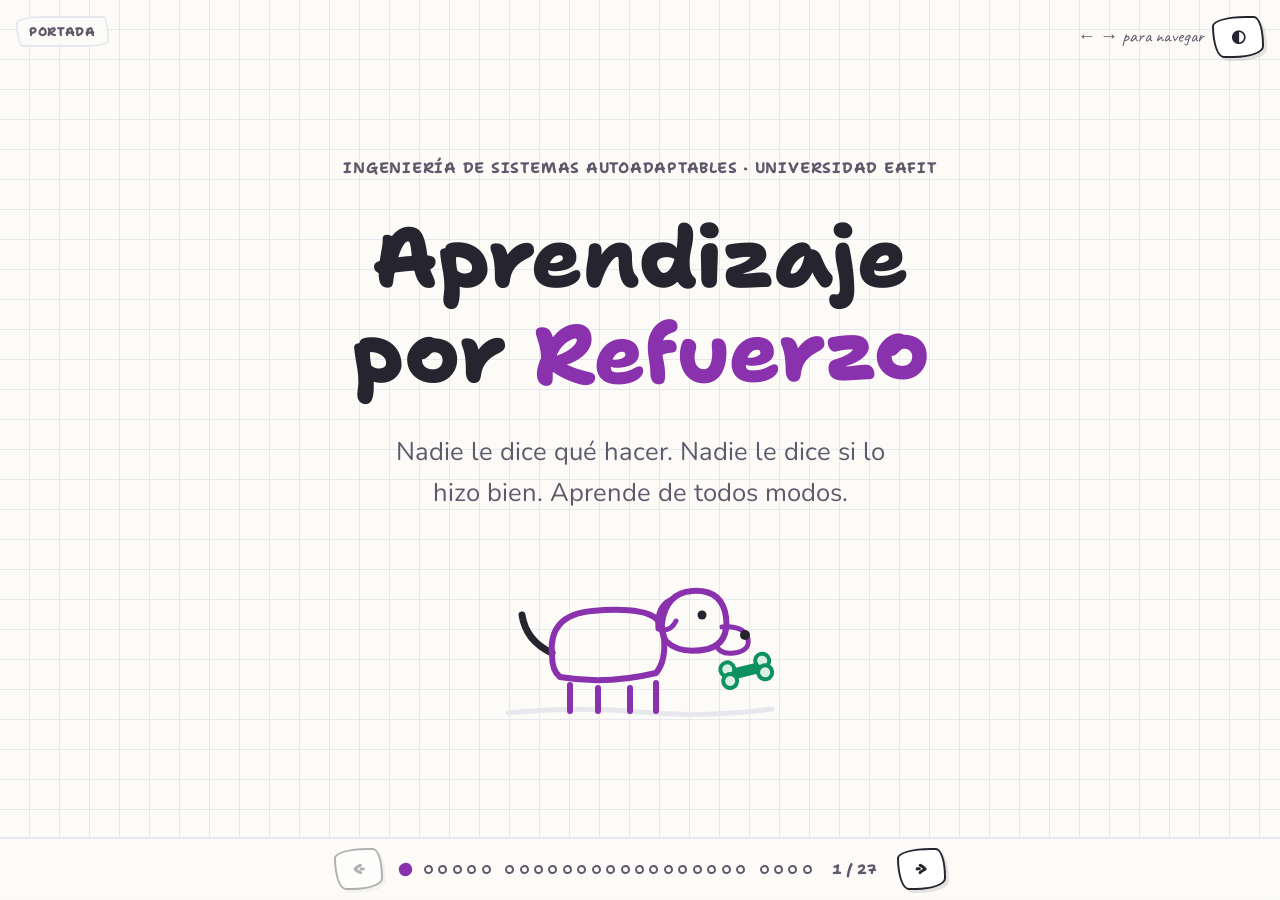
==== presentacion/index.html @ 73b9a115 "Agregar la presentación de Aprendizaje por Refuerzo Presentación web navegable (27 láminas, 3 moment" ====
<!doctype html>
<html lang="es" data-theme="light">
<head>
<meta charset="utf-8">
<meta name="viewport" content="width=device-width, initial-scale=1">
<title>Aprendizaje por Refuerzo</title>
<link rel="preconnect" href="https://fonts.googleapis.com">
<link rel="preconnect" href="https://fonts.gstatic.com" crossorigin>
<link rel="stylesheet" href="https://fonts.googleapis.com/css2?family=Caveat:wght@500;700&family=Nunito:ital,wght@0,400;0,700;0,900;1,600&family=Shantell+Sans:ital,wght@0,500;0,700;0,800;1,700&display=swap">
<link rel="stylesheet" href="sistema.css">
</head>
<body>

<script>
/* El visor de Artifacts envuelve esta página en su propio <html> (el
   data-theme="light" de la etiqueta <html> de arriba no es el elemento raíz
   real ahí, así que no sirve por sí solo) Y ADEMÁS, tras cargar, le hace un
   postMessage a la ventana padre preguntando el tema del cliente de Claude
   y REESCRIBE data-theme con la respuesta — de forma asíncrona, después de
   que cualquier script nuestro ya haya corrido una sola vez. Por eso fijar
   el valor una sola vez al cargar no basta: minutos o milisegundos después
   el visor lo pisa con "dark" si el cliente del usuario está en oscuro.
   Solución: vigilar el atributo y devolverlo a claro cada vez que alguien
   más lo cambie, hasta que la propia persona haga clic en el botón ◐ — a
   partir de ahí se respeta su elección y se deja de vigilar. */
(function () {
  var raiz = document.documentElement;
  var manual = false;

  function forzarClaro() {
    if (!manual && raiz.dataset.theme !== 'light') raiz.dataset.theme = 'light';
  }

  forzarClaro();
  new MutationObserver(forzarClaro).observe(raiz, { attributes: true, attributeFilter: ['data-theme'] });

  addEventListener('DOMContentLoaded', function () {
    document.getElementById('tema').addEventListener('click', function () {
      manual = true;
      var esOscuro = raiz.dataset.theme === 'dark';
      raiz.dataset.theme = esOscuro ? 'light' : 'dark';
    });
  });
})();
</script>

<div class="momento-actual" id="momentoActual">Portada</div>

<div class="pista">
  <span class="anotacion">← → para navegar</span>
  <button class="boton" id="tema" type="button" aria-label="Cambiar entre modo claro y oscuro">◐</button>
</div>

<div class="escenario" id="escenario">

<!-- ══════════ PORTADA ══════════ -->
<section class="lamina portada activa" data-momento="0" aria-label="Portada">
  <div class="lienzo">
    <p class="creditos">Ingeniería de Sistemas Autoadaptables · Universidad EAFIT</p>
    <h1>Aprendizaje<br>por <span class="destaca">Refuerzo</span></h1>
    <p class="subtitulo">Nadie le dice qué hacer. Nadie le dice si lo hizo bien. Aprende de todos modos.</p>
    <div class="diagrama" style="max-width:min(300px, 42vw, 34vh);margin-inline:auto">
      <svg viewBox="0 0 300 190" role="img" aria-label="Un perro dibujado a mano junto a un premio">
        <path class="trazo" d="M18 168 q 70 -7 132 -1 t 132 -3" stroke="var(--rejilla)" stroke-width="5"/>
        <g class="menea">
          <path class="trazo" d="M62 108 q -26 -12 -30 -38" stroke="var(--tinta)" stroke-width="7"/>
        </g>
        <path class="trazo" d="M62 110 q -4 -40 40 -44 q 46 -4 62 6 q 8 4 10 22 q 2 22 -8 34 q -50 12 -96 4 q -8 -6 -8 -22 z"
              fill="var(--morado-lav)" stroke="var(--morado)" stroke-width="6"/>
        <path class="trazo" d="M80 140 v 26 M108 143 v 23 M140 143 v 23 M166 138 v 28" stroke="var(--morado)" stroke-width="6"/>
        <path class="trazo" d="M172 78 q 4 -30 30 -32 q 30 -2 34 26 q 3 26 -18 32 q -28 6 -42 -8 q -5 -8 -4 -18 z"
              fill="var(--morado-lav)" stroke="var(--morado)" stroke-width="6"/>
        <path class="trazo" d="M182 54 q -16 6 -14 30 q 12 4 18 -8" fill="var(--morado)" stroke="var(--morado)" stroke-width="5"/>
        <path class="trazo" d="M232 82 q 22 -2 26 12 q 2 12 -14 14 q -14 2 -18 -8" fill="var(--papel-alto)" stroke="var(--morado)" stroke-width="5"/>
        <circle cx="255" cy="90" r="5" fill="var(--tinta)"/>
        <circle cx="212" cy="70" r="4.5" fill="var(--tinta)"/>
        <!-- El hueso va justo delante del hocico (el perro mira a la derecha),
             no bajo la cola. Centrado en ~(256,126), el morro está en (255,90). -->
        <g transform="translate(230,120) rotate(-14)">
          <path class="trazo" d="M6 12 h 34" stroke="var(--verde)" stroke-width="11"/>
          <circle cx="6"  cy="6"  r="7" fill="var(--verde-lav)" stroke="var(--verde)" stroke-width="4"/>
          <circle cx="6"  cy="18" r="7" fill="var(--verde-lav)" stroke="var(--verde)" stroke-width="4"/>
          <circle cx="42" cy="6"  r="7" fill="var(--verde-lav)" stroke="var(--verde)" stroke-width="4"/>
          <circle cx="42" cy="18" r="7" fill="var(--verde-lav)" stroke="var(--verde)" stroke-width="4"/>
        </g>
      </svg>
    </div>
  </div>
</section>

<!-- ══════════ MOMENTO 1 ══════════ -->
<section class="lamina divisor" data-momento="1" aria-label="Momento 1">
  <div class="lienzo">
    <span class="numero">1</span>
    <h2>Tres formas<br>de aprender</h2>
    <p class="lema">Empezamos por dos que quizás ya conozcas —supervisado y no supervisado— y una tercera que seguramente no: el refuerzo. Verlas juntas es la forma más rápida de entender qué tiene de distinto.</p>
  </div>
</section>

<section class="lamina" data-momento="1" aria-label="Los tres tipos de aprendizaje">
  <div class="lienzo lienzo--ancho">
    <h2 class="titulo-lamina">Tres formas de aprender
      <span class="sub">Cada familia responde a una pregunta distinta. Puede que las dos primeras ya te suenen — la tercera es la protagonista de hoy.</span>
    </h2>
    <div class="tres">
      <article class="caja" data-color="azul" style="color:var(--azul)">
        <svg class="icono" viewBox="0 0 120 76" role="img" aria-label="Puntos etiquetados y una marca de acierto">
          <path class="trazo" d="M14 60 q 40 -46 92 -44" stroke="var(--azul)" stroke-width="4.5"/>
          <circle cx="30" cy="30" r="8" fill="var(--azul)"/>
          <circle cx="52" cy="20" r="8" fill="var(--azul)"/>
          <circle cx="42" cy="58" r="8" fill="none" stroke="var(--azul)" stroke-width="4"/>
          <circle cx="76" cy="56" r="8" fill="none" stroke="var(--azul)" stroke-width="4"/>
          <path class="trazo" d="M92 22 l 7 8 l 14 -17" stroke="var(--verde)" stroke-width="5"/>
        </svg>
        <span class="etiqueta">Supervisado</span>
        <h3>Con respuestas</h3>
        <p>Miles de ejemplos <em>ya resueltos</em>. El modelo aprende a reproducir la etiqueta correcta.</p>
        <p class="pregunta">«¿Qué es esto?»</p>
      </article>

      <article class="caja caja--b" data-color="naranja" style="color:var(--naranja)">
        <svg class="icono" viewBox="0 0 120 76" role="img" aria-label="Dos grupos de puntos rodeados">
          <path class="trazo" d="M12 34 q 4 -22 24 -20 q 20 2 18 22 q -2 18 -22 18 q -22 0 -20 -20 z" stroke="var(--naranja)" stroke-width="4.5"/>
          <path class="trazo" d="M66 46 q 2 -26 24 -24 q 22 2 20 22 q -2 18 -22 18 q -24 0 -22 -16 z" stroke="var(--naranja)" stroke-width="4.5"/>
          <circle cx="26" cy="30" r="5.5" fill="var(--naranja)"/>
          <circle cx="40" cy="38" r="5.5" fill="var(--naranja)"/>
          <circle cx="32" cy="44" r="5.5" fill="var(--naranja)"/>
          <circle cx="82" cy="42" r="5.5" fill="var(--naranja)"/>
          <circle cx="94" cy="50" r="5.5" fill="var(--naranja)"/>
          <circle cx="86" cy="56" r="5.5" fill="var(--naranja)"/>
        </svg>
        <span class="etiqueta">No supervisado</span>
        <h3>Sin respuestas</h3>
        <p>Solo datos, ninguna etiqueta. Busca por su cuenta <em>qué se parece a qué</em>.</p>
        <p class="pregunta">«¿Qué hay aquí dentro?»</p>
      </article>

      <article class="caja caja--c" data-color="morado" style="color:var(--morado)">
        <svg class="icono" viewBox="0 0 120 76" role="img" aria-label="Un rastro que avanza hacia una estrella">
          <path class="trazo flujo" d="M10 64 q 24 6 36 -12 q 12 -18 32 -10" stroke="var(--morado)" stroke-width="4.5"/>
          <circle cx="10" cy="64" r="6" fill="var(--morado)"/>
          <circle cx="46" cy="52" r="5" fill="var(--morado)" opacity=".55"/>
          <circle cx="78" cy="42" r="5" fill="var(--morado)" opacity=".8"/>
          <path d="M99 6 l 4.5 10.5 l 11.5 1 l -8.7 7.8 l 2.6 11.3 l -9.9 -6.1 l -9.9 6.1 l 2.6 -11.3 l -8.7 -7.8 l 11.5 -1 z"
                fill="var(--amarillo)" stroke="var(--tinta)" stroke-width="2.5" stroke-linejoin="round"/>
        </svg>
        <span class="etiqueta">Por refuerzo</span>
        <h3>Con consecuencias</h3>
        <p>Nadie da la respuesta. Prueba, recibe premio o castigo, y <em>ajusta su conducta</em>.</p>
        <p class="pregunta">«¿Qué me conviene hacer?»</p>
      </article>
    </div>
  </div>
</section>

<section class="lamina" data-momento="1" aria-label="Qué comparten el aprendizaje supervisado y el no supervisado">
  <div class="lienzo lienzo--ancho">
    <h2 class="titulo-lamina">Los dos primeros se parecen más de lo que parece
      <span class="sub">Discuten sobre si hay etiquetas o no. Pero comparten tres supuestos de fondo, y el refuerzo rompe los tres.</span>
    </h2>
    <div class="dos">
      <article class="caja" data-color="azul">
        <span class="etiqueta" style="color:var(--azul)">Supervisado y no supervisado</span>
        <ul class="lista lista--azul">
          <li>Los datos <b>ya existen</b> y están quietos en una tabla.</li>
          <li>Acierte o falle, <b>ve exactamente los mismos datos después</b>: nada de lo que haga cambia lo que le toca ver.</li>
          <li><b>El orden da igual</b>: barajar el dataset no altera nada.</li>
        </ul>
      </article>
      <article class="caja caja--b" data-color="morado">
        <span class="etiqueta" style="color:var(--morado)">Por refuerzo</span>
        <ul class="lista">
          <li>El agente <b>fabrica sus propios datos</b> con cada decisión.</li>
          <li>Lo que hace hoy <b>determina qué verá mañana</b>.</li>
          <li><b>El orden lo es todo</b>: si mueves las decisiones de lugar, cambias lo que pasa después. No se pueden barajar como a una baraja de cartas.</li>
        </ul>
      </article>
    </div>
    <p class="anotacion" style="text-align:center">Por eso no es «un tercer algoritmo»: es otro tipo de problema.</p>
  </div>
</section>

<section class="lamina" data-momento="1" aria-label="Feedback instructivo frente a evaluativo">
  <div class="lienzo lienzo--ancho">
    <h2 class="titulo-lamina">La diferencia que lo cambia todo
      <span class="sub">No está en los datos, sino en el tipo de respuesta que recibe el que aprende: el supervisado y el no supervisado reciben una; el refuerzo, la otra.</span>
    </h2>
    <div class="dos">
      <article class="caja" data-color="azul">
        <span class="etiqueta" style="color:var(--azul)">Instructivo</span>
        <h3>«La respuesta era: gato»</h3>
        <p>Así aprenden el <b>supervisado</b> y el <b>no supervisado</b>: te dicen qué debías haber hecho, sin importar lo que hiciste. La corrección viene ya resuelta.</p>
        <p class="pregunta" style="color:var(--azul)">No hace falta probar nada más.</p>
      </article>
      <article class="caja caja--b" data-color="morado">
        <span class="etiqueta" style="color:var(--morado)">Evaluativo</span>
        <h3>«Eso valió 3 puntos»</h3>
        <p>Así aprende el <b>refuerzo</b>: te puntúan lo que hiciste, y callan sobre si existía algo mejor. Solo juzga, no enseña.</p>
        <p class="pregunta" style="color:var(--morado)">¿Habrá algo que valga 10?</p>
      </article>
    </div>
    <div class="caja" data-color="amarillo" style="transform:rotate(-.3deg)">
      <p><span class="resalta">La única forma de averiguarlo es probarlo.</span> Por eso la exploración no es un truco que alguien añadió al algoritmo: es la consecuencia inevitable de recibir notas en vez de respuestas. Volveremos a esto.</p>
    </div>
  </div>
</section>

<section class="lamina" data-momento="1" aria-label="El bucle entre agente y entorno">
  <div class="lienzo lienzo--ancho">
    <h2 class="titulo-lamina">Todo el Aprendizaje por Refuerzo cabe en este bucle
      <span class="sub">El agente actúa. El mundo responde. El agente aprende. Y vuelta a empezar — miles de veces.</span>
    </h2>
    <div class="diagrama">
      <svg viewBox="0 0 900 430" role="img" aria-label="El agente ejecuta una acción sobre el entorno, y el entorno le devuelve un nuevo estado y una recompensa">
        <defs>
          <marker id="pta-morado" viewBox="0 0 12 12" refX="9" refY="6" markerWidth="6" markerHeight="6" orient="auto-start-reverse">
            <path d="M1 1 L11 6 L1 11 z" fill="var(--morado)"/>
          </marker>
          <marker id="pta-azul" viewBox="0 0 12 12" refX="9" refY="6" markerWidth="6" markerHeight="6" orient="auto-start-reverse">
            <path d="M1 1 L11 6 L1 11 z" fill="var(--azul)"/>
          </marker>
        </defs>
        <text class="rotulo" x="450" y="56" text-anchor="middle" font-size="32" fill="var(--morado)">acción</text>
        <text class="rotulo-min" x="450" y="92" text-anchor="middle" font-size="26" fill="var(--tinta-suave)">«giro a la izquierda»</text>
        <path class="trazo flujo" d="M334 188 C 400 104, 500 104, 560 186"
              stroke="var(--morado)" stroke-width="6" marker-end="url(#pta-morado)"/>
        <g transform="rotate(-0.6 195 222)">
          <rect x="60" y="162" width="270" height="120" rx="26" fill="var(--morado-lav)" stroke="var(--morado)" stroke-width="6"/>
          <text class="rotulo" x="195" y="214" text-anchor="middle" font-size="40" fill="var(--tinta)">AGENTE</text>
          <text class="rotulo-min" x="195" y="250" text-anchor="middle" font-size="27" fill="var(--tinta-suave)">el que aprende</text>
        </g>
        <g transform="rotate(0.6 705 222)">
          <rect x="570" y="162" width="270" height="120" rx="26" fill="var(--azul-lav)" stroke="var(--azul)" stroke-width="6"/>
          <text class="rotulo" x="705" y="214" text-anchor="middle" font-size="40" fill="var(--tinta)">ENTORNO</text>
          <text class="rotulo-min" x="705" y="250" text-anchor="middle" font-size="27" fill="var(--tinta-suave)">el mundo</text>
        </g>
        <path class="trazo flujo" d="M566 256 C 500 340, 400 340, 340 258"
              stroke="var(--azul)" stroke-width="6" marker-end="url(#pta-azul)"/>
        <text class="rotulo" x="450" y="384" text-anchor="middle" font-size="32"><tspan fill="var(--azul)">nuevo estado</tspan><tspan fill="var(--tinta-suave)"> + </tspan><tspan fill="var(--verde)">recompensa</tspan></text>
        <text class="rotulo-min" x="450" y="418" text-anchor="middle" font-size="26" fill="var(--tinta-suave)">«dónde estoy · qué tal lo hice»</text>
      </svg>
    </div>
    <div class="cuatro">
      <article class="caja" data-color="azul"><h3 style="color:var(--azul)">Estado · s</h3><p>Lo que el agente ve del mundo ahora mismo.</p></article>
      <article class="caja caja--b" data-color="morado"><h3 style="color:var(--morado)">Acción · a</h3><p>Lo que puede hacer desde ese estado.</p></article>
      <article class="caja caja--c" data-color="verde"><h3 style="color:var(--verde)">Recompensa · r</h3><p>Un número. Ni explicación, ni instrucciones.</p></article>
      <article class="caja" data-color="amarillo"><h3 style="color:var(--amarillo)">Política · π</h3><p>Su forma de decidir: de estado a acción.</p></article>
    </div>
  </div>
</section>

<!-- ══════════ MOMENTO 2 ══════════ -->
<section class="lamina divisor" data-momento="2" aria-label="Momento 2">
  <div class="lienzo">
    <span class="numero">2</span>
    <h2>Por dentro</h2>
    <p class="lema">En el Momento 1 vimos <em>qué</em> es el bucle agente–entorno. Ahora vamos a <em>resolverlo</em>: cómo hace el agente para encontrar la mejor forma de decidir. Se llega en tres pasos encadenados.</p>
  </div>
</section>

<section class="lamina" data-momento="2" aria-label="Qué problema resuelve el aprendizaje por refuerzo">
  <div class="lienzo lienzo--ancho">
    <h2 class="titulo-lamina">¿Qué intenta resolver?
      <span class="sub">En una frase: <b>encontrar, por prueba y error, la mejor secuencia de decisiones para lograr un objetivo</b> — sin que nadie diga de antemano cuál es la decisión correcta en cada paso.</span>
    </h2>
    <p class="anotacion" style="text-align:center">Dicho así suena sencillo. Pero esconde <b>tres dificultades</b>, y todo lo que viene después no es más que la respuesta a cada una.</p>
    <div class="tres">
      <article class="caja" data-color="amarillo">
        <span class="etiqueta" style="color:var(--amarillo)">Dificultad 1</span>
        <h3>El resultado llega tarde</h3>
        <p>Pierdes la partida de ajedrez en la jugada 60, pero el error estuvo en la 12. Entre medias tomaste 48 decisiones más. <b>¿Cuál de todas fue la mala?</b></p>
        <p class="pregunta" style="color:var(--amarillo)">→ Habrá que medir el futuro, no solo el premio de ahora.</p>
      </article>
      <article class="caja caja--b" data-color="naranja">
        <span class="etiqueta" style="color:var(--naranja)">Dificultad 2</span>
        <h3>Nadie dice si había algo mejor</h3>
        <p>Solo le puntúan lo que hizo. Si se limita a repetir lo que ya le funciona, <b>nunca descubrirá que existía una opción superior.</b></p>
        <p class="pregunta" style="color:var(--naranja)">→ Habrá que obligarlo a probar de vez en cuando.</p>
      </article>
      <article class="caja caja--c" data-color="azul">
        <span class="etiqueta" style="color:var(--azul)">Dificultad 3</span>
        <h3>No conoce las reglas del mundo</h3>
        <p>Nadie le entrega un manual: no sabe a dónde lo llevará cada acción hasta que la prueba. <b>Tiene que deducirlo actuando.</b></p>
        <p class="pregunta" style="color:var(--azul)">→ Habrá que aprender jugando, sin manual.</p>
      </article>
    </div>
  </div>
</section>

<section class="lamina" data-momento="2" aria-label="El plan del momento 2">
  <div class="lienzo lienzo--ancho">
    <h2 class="titulo-lamina">El plan: tres pasos
      <span class="sub">Todo lo que viene responde a una sola pregunta: <b>¿cómo encuentra el agente la mejor forma de decidir?</b> No se llega de un salto, sino en tres pasos que dependen uno del otro.</span>
    </h2>
    <div class="tres">
      <article class="caja" data-color="azul">
        <span class="etiqueta" style="color:var(--azul)">Paso 1</span>
        <h3>Escribir el mundo</h3>
        <p>Sin un lenguaje matemático para describir el problema, no hay nada que resolver. Aquí aparecen <b>Markov</b> y el <b>MDP</b>.</p>
      </article>
      <article class="caja caja--b" data-color="verde">
        <span class="etiqueta" style="color:var(--verde)">Paso 2</span>
        <h3>Medir qué es «bueno»</h3>
        <p>Para comparar dos formas de decidir hay que poder puntuarlas. Aquí aparecen el <b>retorno</b>, el <b>valor</b> y <b>Bellman</b>.</p>
      </article>
      <article class="caja caja--c" data-color="morado">
        <span class="etiqueta" style="color:var(--morado)">Paso 3</span>
        <h3>Encontrar la mejor</h3>
        <p>Ya se puede buscar. Dos caminos, según conozcas o no las reglas del mundo: <b>con mapa</b>, o <b>aprendiendo de la experiencia</b>.</p>
      </article>
    </div>
    <p class="anotacion" style="text-align:center">Cada lámina que sigue lleva marcado a qué paso pertenece.</p>
  </div>
</section>

<section class="lamina" data-momento="2" aria-label="La propiedad de Markov">
  <div class="lienzo lienzo--ancho">
    <h2 class="titulo-lamina">Paso 1 · La propiedad de Markov
      <span class="sub">Para resolver el problema hay que poder escribirlo. Obstáculo: si el futuro dependiera de <em>todo</em> lo ocurrido desde el principio, no habría forma de calcular nada. Esta suposición lo vuelve manejable.</span>
    </h2>
    <div class="caja" data-color="azul" style="transform:rotate(.25deg)">
      <p class="formula formula--peq">
        P(<span class="v-estado">s<sub>t+1</sub></span> | <span class="v-estado">s<sub>t</sub></span>)
        &nbsp;=&nbsp;
        P(<span class="v-estado">s<sub>t+1</sub></span> | <span class="v-estado">s<sub>1</sub></span>, <span class="v-estado">s<sub>2</sub></span>, …, <span class="v-estado">s<sub>t</sub></span>)
      </p>
    </div>
    <div class="dos">
      <article class="caja" data-color="azul">
        <h3 style="color:var(--azul)">Qué es cada símbolo</h3>
        <div class="leyenda">
          <div><b>P(…)</b><span>La probabilidad de que ocurra lo de dentro.</span></div>
          <div><b>|</b><span>«sabiendo que»: lo que va detrás es lo que ya conoces.</span></div>
          <div><b>s<sub>t</sub></b><span>El estado en el instante actual.</span></div>
          <div><b>s<sub>t+1</sub></b><span>El estado en el instante siguiente.</span></div>
          <div><b>s<sub>1</sub>…s<sub>t</sub></b><span>Toda la historia, del inicio hasta ahora.</span></div>
        </div>
      </article>
      <article class="caja caja--b" data-color="amarillo">
        <h3 style="color:var(--amarillo)">Qué dice la ecuación</h3>
        <p>Izquierda: probabilidad del siguiente estado <b>sabiendo solo el presente</b>. Derecha: la misma, <b>sabiendo toda la historia</b>. <span class="resalta">El «=» afirma que son idénticas</span> — el pasado no aporta nada que el presente no diga ya.</p>
      </article>
    </div>
  </div>
</section>

<section class="lamina" data-momento="2" aria-label="Markov en la práctica">
  <div class="lienzo lienzo--ancho">
    <h2 class="titulo-lamina">Paso 1 · Markov, en la práctica
      <span class="sub">Si los dos lados de la ecuación dan lo mismo, se cumple Markov y basta con el presente. Si dan distinto, falta información en el estado. La misma pelota sirve para los dos casos.</span>
    </h2>
    <div class="dos">
      <article class="caja" data-color="naranja">
        <h3 style="color:var(--naranja)">Los dos lados NO coinciden</h3>
        <p>El estado es <b>solo la posición</b> de una pelota en el aire. Con eso no puedes predecir dónde estará dentro de un segundo — pero viendo los instantes anteriores sí, porque deducirías hacia dónde iba.</p>
        <p class="pregunta" style="color:var(--naranja)">La historia sí aportaba: falla Markov.</p>
      </article>
      <article class="caja caja--b" data-color="verde">
        <h3 style="color:var(--verde)">Los dos lados coinciden</h3>
        <p>El estado es <b>posición y velocidad</b>. Ahora conocer toda la historia no te daría ni un dato más útil del que ya tienes en este instante.</p>
        <p class="pregunta" style="color:var(--verde)">Basta el presente: se cumple Markov.</p>
      </article>
    </div>
    <p class="anotacion" style="text-align:center">Por eso, al plantear un problema de refuerzo, la primera decisión es <b>qué meter dentro del estado</b>: si falta algo, el agente no podrá predecir ni aprender bien.</p>
  </div>
</section>

<section class="lamina" data-momento="2" aria-label="Cadena de Markov">
  <div class="lienzo lienzo--ancho">
    <h2 class="titulo-lamina">Paso 1 · Una cadena de Markov
      <span class="sub">¿Por qué hablamos de esto en una charla de refuerzo? Porque <b>el entorno del bucle es exactamente un mundo así</b>: cambia de estado con ciertas probabilidades. Esto es lo más simple que se puede construir aceptando Markov — y todavía nadie decide nada.</span>
    </h2>
    <div class="diagrama">
      <svg viewBox="0 0 900 400" role="img" aria-label="Cadena de Markov del clima: soleado se mantiene con 0.6 y pasa a nublado con 0.4; nublado se mantiene con 0.3 y pasa a lluvia con 0.7; de lluvia se vuelve a soleado con probabilidad 1">
        <defs>
          <marker id="pta-est" viewBox="0 0 12 12" refX="10" refY="6" markerWidth="6" markerHeight="6" orient="auto-start-reverse">
            <path d="M1 1 L11 6 L1 11 z" fill="var(--azul)"/>
          </marker>
        </defs>

        <!-- bucles propios, con las etiquetas por encima del arco (ápice y≈55) -->
        <text class="rotulo" x="150" y="30" text-anchor="middle" font-size="27" fill="var(--tinta-suave)">0.6</text>
        <path class="trazo" d="M112 118 C 92 34, 208 34, 188 118" stroke="var(--azul)" stroke-width="5" marker-end="url(#pta-est)"/>
        <text class="rotulo" x="450" y="30" text-anchor="middle" font-size="27" fill="var(--tinta-suave)">0.3</text>
        <path class="trazo" d="M412 118 C 392 34, 508 34, 488 118" stroke="var(--azul)" stroke-width="5" marker-end="url(#pta-est)"/>

        <!-- transiciones entre estados, rectas en el hueco -->
        <text class="rotulo" x="298" y="150" text-anchor="middle" font-size="27" fill="var(--tinta-suave)">0.4</text>
        <path class="trazo" d="M230 180 H 364" stroke="var(--azul)" stroke-width="5" marker-end="url(#pta-est)"/>
        <text class="rotulo" x="598" y="150" text-anchor="middle" font-size="27" fill="var(--tinta-suave)">0.7</text>
        <path class="trazo" d="M530 180 H 664" stroke="var(--azul)" stroke-width="5" marker-end="url(#pta-est)"/>

        <!-- estados -->
        <circle cx="150" cy="180" r="72" fill="var(--azul-lav)" stroke="var(--azul)" stroke-width="6"/>
        <text class="rotulo" x="150" y="190" text-anchor="middle" font-size="24" fill="var(--tinta)">SOLEADO</text>
        <circle cx="450" cy="180" r="72" fill="var(--azul-lav)" stroke="var(--azul)" stroke-width="6"/>
        <text class="rotulo" x="450" y="190" text-anchor="middle" font-size="24" fill="var(--tinta)">NUBLADO</text>
        <circle cx="750" cy="180" r="72" fill="var(--azul-lav)" stroke="var(--azul)" stroke-width="6"/>
        <text class="rotulo" x="750" y="190" text-anchor="middle" font-size="24" fill="var(--tinta)">LLUVIA</text>

        <!-- retorno, con la etiqueta por debajo del arco (ápice y≈325) -->
        <path class="trazo" d="M748 250 C 700 350, 200 350, 152 250" stroke="var(--azul)" stroke-width="5" marker-end="url(#pta-est)"/>
        <text class="rotulo" x="450" y="376" text-anchor="middle" font-size="27" fill="var(--tinta-suave)">1.0</text>
      </svg>
    </div>
    <p class="anotacion" style="text-align:center">Las salidas de cada estado suman 1. El mundo se mueve solo; nosotros solo miramos.</p>
  </div>
</section>

<section class="lamina" data-momento="2" aria-label="De cadena de Markov a proceso de decisión de Markov">
  <div class="lienzo lienzo--ancho">
    <h2 class="titulo-lamina">Paso 1 · De mirar a decidir
      <span class="sub">A esa cadena le faltan dos cosas para describir nuestro problema: <em>premios</em> y <em>decisiones</em>. Se añaden una por una, y al final tenemos el <b>proceso de decisión de Markov</b> — abreviado <b>MDP</b>.</span>
    </h2>
    <div class="tres">
      <article class="caja" data-color="azul">
        <span class="etiqueta" style="color:var(--azul)">Escalón 1</span>
        <h3>Cadena de Markov</h3>
        <p class="formula formula--peq" style="text-align:left">⟨ <span class="v-estado">S</span>, P ⟩</p>
        <p>Estados y transiciones. El mundo cambia solo. <b>Tú miras.</b></p>
      </article>
      <article class="caja caja--b" data-color="verde">
        <span class="etiqueta" style="color:var(--verde)">Escalón 2</span>
        <h3>Proceso de recompensa</h3>
        <p class="formula formula--peq" style="text-align:left">⟨ <span class="v-estado">S</span>, P, <span class="v-premio">R</span>, <span class="v-gamma">γ</span> ⟩</p>
        <p>Ahora además puntúa. <b>Tú sigues mirando</b>, pero ya sabes qué te conviene.</p>
      </article>
      <article class="caja caja--c" data-color="morado">
        <span class="etiqueta" style="color:var(--morado)">Escalón 3</span>
        <h3>Proceso de decisión (MDP)</h3>
        <p class="formula formula--peq" style="text-align:left">⟨ <span class="v-estado">S</span>, <span class="v-accion">A</span>, P, <span class="v-premio">R</span>, <span class="v-gamma">γ</span> ⟩</p>
        <p>Aparecen las acciones. <b>Ahora eliges tú</b>, y el mundo responde.</p>
      </article>
    </div>
    <div class="caja" data-color="amarillo" style="transform:rotate(-.3deg)">
      <p>Este último —el <b>MDP</b>— es la versión completa. En la próxima lámina vemos qué significa cada letra, y por qué esto es, literalmente, la definición de <b>Aprendizaje por Refuerzo</b> (o <i>Reinforcement Learning</i>, <b>RL</b> por sus siglas en inglés).</p>
    </div>
  </div>
</section>

<section class="lamina" data-momento="2" aria-label="Definición formal de Aprendizaje por Refuerzo">
  <div class="lienzo lienzo--ancho">
    <h2 class="titulo-lamina">Paso 1 completo · Ya podemos definirlo
      <span class="sub">Con el lenguaje ya construido, la definición de Aprendizaje por Refuerzo deja de ser abstracta. Cada letra del MDP tiene nombre.</span>
    </h2>
    <div class="leyenda">
      <div><b style="color:var(--azul)">S</b><span>Todos los estados posibles.</span></div>
      <div><b style="color:var(--morado)">A</b><span>Todas las acciones posibles.</span></div>
      <div><b style="color:var(--azul)">P</b><span>Las reglas del mundo: a qué estado lleva cada acción.</span></div>
      <div><b style="color:var(--verde)">R</b><span>La recompensa de cada paso.</span></div>
      <div><b style="color:var(--naranja)">γ</b><span>Cuánto le importa al agente el futuro.</span></div>
    </div>
    <div class="caja" data-color="morado" style="transform:rotate(-.2deg)">
      <p style="margin-bottom:.5em"><span class="resalta">Nada de esto es nuevo.</span> S, A, R y la política π ya aparecieron en el bucle del Momento 1, solo que sin nombre matemático. P y γ son lo que Markov añade: la certeza de que el presente basta, y una forma de pesar el futuro.</p>
      <p><b>Aprendizaje por Refuerzo</b> es encontrar la política óptima <b>π*</b> —la que consigue el mejor resultado posible— para un Proceso de Decisión de Markov, <b>aprendiendo de la experiencia</b> porque nadie entrega P ni R de antemano.</p>
    </div>
    <p class="anotacion" style="text-align:center">Paso 1 terminado: ya sabemos <b>qué</b> buscamos. El Paso 2 responde <b>cómo se mide</b>, y el Paso 3, <b>cómo se encuentra</b>.</p>
  </div>
</section>

<section class="lamina" data-momento="2" aria-label="El retorno y el factor de descuento">
  <div class="lienzo lienzo--ancho">
    <h2 class="titulo-lamina">Paso 2 · No maximizamos el premio: maximizamos el futuro
      <span class="sub">Para comparar dos políticas hay que puntuarlas. Lo primero: fijar qué maximiza el agente — no <span class="v-premio">r</span>, sino <b>G</b>.</span>
    </h2>
    <div class="caja" data-color="verde" style="transform:rotate(.25deg)">
      <p class="formula">
        <b>G<sub>t</sub></b> &nbsp;=&nbsp; <span class="v-premio">r<sub>t+1</sub></span>
        &nbsp;+&nbsp; <span class="v-gamma">γ</span> <span class="v-premio">r<sub>t+2</sub></span>
        &nbsp;+&nbsp; <span class="v-gamma">γ</span><sup>2</sup> <span class="v-premio">r<sub>t+3</sub></span>
        &nbsp;+&nbsp; …
      </p>
    </div>
    <div class="dos">
      <article class="caja" data-color="verde">
        <h3 style="color:var(--verde)">Qué es cada símbolo</h3>
        <div class="leyenda">
          <div><b>G<sub>t</sub></b><span>El retorno: todo lo que el agente ganará desde ahora.</span></div>
          <div><b>r<sub>t+1</sub>…</b><span>Cada recompensa que va llegando, paso a paso.</span></div>
          <div><b>γ</b><span>El descuento: entre 0 y 1, resta peso al futuro.</span></div>
          <div><b>γ<sup>2</sup>, γ<sup>3</sup></b><span>Cuanto más lejos, más veces se multiplica: pesa menos.</span></div>
        </div>
      </article>
      <article class="caja caja--b" data-color="amarillo">
        <h3 style="color:var(--amarillo)">Qué dice la ecuación</h3>
        <p><span class="resalta">Suma todo el premio venidero, pero descontando lo que tarda en llegar.</span> Un <b>G</b> alto significa «desde aquí, el futuro pinta bien». Como es el número que el agente intenta maximizar, <b>comparar dos políticas es comparar sus G</b>.</p>
      </article>
    </div>
  </div>
</section>

<section class="lamina" data-momento="2" aria-label="Por qué el futuro pesa menos">
  <div class="lienzo lienzo--ancho">
    <h2 class="titulo-lamina">Paso 2 · Por qué el futuro pesa menos
      <span class="sub">Cada vez que una recompensa se aleja un paso, se multiplica otra vez por <span class="v-gamma">γ</span>. Así se ve cuánto vale realmente un premio según lo que tarde en llegar.</span>
    </h2>
    <!-- Tipografía interna grande a propósito: al limitar la altura el SVG se
         escala a una fracción, y con fuentes pequeñas quedaba ilegible. -->
    <div class="diagrama" style="--tope-diagrama:28vh">
      <svg viewBox="0 0 900 300" role="img" aria-label="Con gamma 0.9 el peso de una recompensa cae de 1.00 en el paso siguiente a 0.35 once pasos después">
        <path class="trazo" d="M30 232 H 870" stroke="var(--rejilla)" stroke-width="5"/>
        <g fill="var(--naranja)">
          <rect x="45"  y="60"  width="110" height="170" rx="8"/>
          <rect x="185" y="92"  width="110" height="138" rx="8"/>
          <rect x="325" y="118" width="110" height="112" rx="8"/>
          <rect x="465" y="140" width="110" height="90"  rx="8"/>
          <rect x="605" y="157" width="110" height="73"  rx="8"/>
          <rect x="745" y="170" width="110" height="60"  rx="8"/>
        </g>
        <g class="rotulo" font-size="36" fill="var(--tinta)" text-anchor="middle">
          <text x="100" y="46">1.00</text>
          <text x="240" y="78">.81</text>
          <text x="380" y="104">.66</text>
          <text x="520" y="126">.53</text>
          <text x="660" y="143">.43</text>
          <text x="800" y="156">.35</text>
        </g>
        <g class="rotulo-min" font-size="34" fill="var(--tinta-suave)" text-anchor="middle">
          <text x="100" y="278">1</text>
          <text x="240" y="278">3</text>
          <text x="380" y="278">5</text>
          <text x="520" y="278">7</text>
          <text x="660" y="278">9</text>
          <text x="800" y="278">11</text>
        </g>
      </svg>
    </div>
    <p class="anotacion" style="text-align:center">Eje horizontal: dentro de cuántos pasos llega el premio. Altura: cuánto vale hoy, con <span class="v-gamma">γ</span> = 0.9.</p>
    <div class="dos">
      <article class="caja" data-color="naranja">
        <h3 style="color:var(--naranja)">γ cercano a 0</h3>
        <p>Solo cuenta el premio inmediato. El agente es <b>puro impulso</b>: nunca sacrificaría una pieza para ganar seis jugadas después.</p>
      </article>
      <article class="caja caja--b" data-color="verde">
        <h3 style="color:var(--verde)">γ cercano a 1</h3>
        <p>El futuro lejano casi pesa igual que el presente. El agente es <b>un estratega</b>: acepta perder ahora para ganar más tarde.</p>
      </article>
    </div>
  </div>
</section>

<section class="lamina" data-momento="2" aria-label="Política y funciones de valor">
  <div class="lienzo lienzo--ancho">
    <h2 class="titulo-lamina">Paso 2 · Las dos formas de medir «lo bueno»
      <span class="sub">El retorno <b>G</b> puntúa <em>una</em> partida concreta. Pero para aprender hace falta un número estable por estado y por acción — eso son <b>V</b> y <b>Q</b>, y es lo que los algoritmos guardan y mejoran.</span>
    </h2>
    <div class="tres">
      <article class="caja" data-color="amarillo">
        <h3 style="color:var(--amarillo)">π(a|s) · la política</h3>
        <p>Su forma de comportarse: qué acción tomar en cada estado. <b>Es lo que queremos aprender.</b></p>
      </article>
      <article class="caja caja--b" data-color="azul">
        <h3 style="color:var(--azul)">V(s) · valor del estado</h3>
        <p>Cuánto futuro promete <b>estar aquí</b>, si sigo comportándome como me comporto.</p>
      </article>
      <article class="caja caja--c" data-color="morado">
        <h3 style="color:var(--morado)">Q(s,a) · valor de la acción</h3>
        <p>Cuánto futuro promete <b>hacer esto concreto</b> desde aquí, y luego seguir igual.</p>
      </article>
    </div>
    <div class="caja" data-color="verde" style="transform:rotate(-.3deg)">
      <p><span class="resalta">Q parece un detalle técnico y es la clave práctica.</span> Con solo <span class="v-estado">V</span> no puedes actuar: sabrías qué estados son buenos, pero no a cuál te lleva cada acción — para eso necesitarías el mapa del mundo. Con <span class="v-accion">Q</span> decides sin mapa: miras las acciones desde tu estado y eliges la de mayor valor.</p>
      <p class="formula formula--peq" style="margin-top:.7em">π*(<span class="v-estado">s</span>) &nbsp;=&nbsp; arg max<sub style="font-size:.62em"><span class="v-accion">a</span></sub> &nbsp;Q*(<span class="v-estado">s</span>, <span class="v-accion">a</span>)</p>
      <p class="anotacion" style="text-align:center;margin-top:.35em">«arg max» = la acción <span class="v-accion">a</span> que hace ese valor más grande — no el valor en sí, sino cuál lo logra.</p>
    </div>
  </div>
</section>

<section class="lamina" data-momento="2" aria-label="La ecuación de Bellman">
  <div class="lienzo lienzo--ancho">
    <h2 class="titulo-lamina">Paso 2 completo · La ecuación de Bellman
      <span class="sub">Ya tenemos <b>V</b> y <b>Q</b>, pero ¿de dónde salen sus valores? De esta ecuación, que conecta el valor de un estado con el de los siguientes. Es el motor de todo el Paso 3.</span>
    </h2>
    <div class="caja" data-color="azul" style="transform:rotate(.25deg)">
      <p class="formula">
        <span class="v-estado">V*(s)</span> &nbsp;=&nbsp;
        max<sub style="font-size:.62em"><span class="v-accion">a</span></sub>
        &nbsp;[&nbsp; <span class="v-premio">r</span>
        &nbsp;+&nbsp; <span class="v-gamma">γ</span> · <span class="v-estado">V*(s′)</span> &nbsp;]
      </p>
    </div>
    <div class="dos">
      <article class="caja" data-color="azul">
        <h3 style="color:var(--azul)">Qué es cada símbolo</h3>
        <div class="leyenda">
          <div><b>V*(s)</b><span>Lo mejor a lo que puedo aspirar desde el estado <b>s</b>. El asterisco marca «lo óptimo».</span></div>
          <div><b>max<sub>a</sub></b><span>Me quedo con la mejor de mis acciones. No promedio: elijo.</span></div>
          <div><b>r</b><span>El premio inmediato, el que llega al instante.</span></div>
          <div><b>γ</b><span>Cuánto pesa el futuro frente a ese premio inmediato.</span></div>
          <div><b>V*(s′)</b><span>El valor del estado en el que acabo tras actuar.</span></div>
        </div>
      </article>
      <article class="caja caja--b" data-color="amarillo">
        <h3 style="color:var(--amarillo)">Qué dice la ecuación</h3>
        <p><span class="resalta">Lo que vale estar aquí es el mejor premio que puedo obtener ahora, más lo que valga el sitio al que eso me lleve.</span></p>
        <p style="margin-top:.45em">La intuición: para saber si una situación es buena <b>no hace falta imaginar la partida entera</b> — basta mirar un paso y confiar en el valor del siguiente. Y <b>V*</b> aparece a los dos lados: se define a sí misma, y eso es justo lo que permite calcularla poco a poco.</p>
      </article>
    </div>
  </div>
</section>

<section class="lamina" data-momento="2" aria-label="Programación dinámica">
  <div class="lienzo lienzo--ancho">
    <h2 class="titulo-lamina">Paso 3, primera vía · Con mapa
      <span class="sub">Con Bellman en la mano ya se puede buscar π*. Si además conoces las reglas del mundo (P y R), se resuelve sin jugar ni una partida, mediante <b>programación dinámica</b>: resolver un problema grande resolviendo antes sus partes pequeñas, sin repetir trabajo.</span>
    </h2>
    <div class="caja" data-color="azul" style="transform:rotate(-.25deg)">
      <p><b>Iteración de valor.</b> Empieza con <span class="v-estado">V</span> = 0 en todos los estados. Aplica Bellman a todos, una y otra vez, hasta que los números dejen de moverse. Está demostrado que convergen al óptimo.</p>
    </div>
    <div class="dos">
      <article class="caja" data-color="verde">
        <h3 style="color:var(--verde)">Lo que gana</h3>
        <ul class="lista lista--verde">
          <li>Converge a la solución <b>óptima garantizada</b>.</li>
          <li>No necesita jugar ni una sola partida.</li>
        </ul>
      </article>
      <article class="caja caja--b" data-color="naranja">
        <h3 style="color:var(--naranja)">Lo que cuesta</h3>
        <ul class="lista lista--naranja">
          <li>Exige <b>conocer P y R</b>: el manual completo del mundo. Casi nunca lo tienes.</li>
          <li>Recorre <b>todos</b> los estados en cada pasada. El ajedrez tiene más posiciones que átomos hay en la Tierra.</li>
        </ul>
      </article>
    </div>
    <p class="anotacion" style="text-align:center">Es la base teórica de todo lo demás — y por eso mismo, rara vez la herramienta final.</p>
  </div>
</section>

<section class="lamina" data-momento="2" aria-label="Aprender de la experiencia">
  <div class="lienzo lienzo--ancho">
    <h2 class="titulo-lamina">Paso 3, segunda vía · Sin mapa
      <span class="sub">Pero casi nunca tienes P y R — era el tercer problema del principio. La única salida: jugar, observar y corregir. Dos maneras de hacerlo.</span>
    </h2>
    <div class="dos">
      <article class="caja" data-color="naranja">
        <span class="etiqueta" style="color:var(--naranja)">Monte Carlo</span>
        <h3>Esperar al final</h3>
        <p>El nombre viene del casino: como en una apuesta, <b>juegas el episodio completo</b> y usas el retorno que realmente ocurrió — es lo que pasó, sin suposiciones.</p>
        <p class="pregunta" style="color:var(--naranja)">Certero, pero lento y muy variable.</p>
      </article>
      <article class="caja caja--b" data-color="verde">
        <span class="etiqueta" style="color:var(--verde)">Diferencias temporales (TD)</span>
        <h3>Corregir en cada paso</h3>
        <p>No esperes al final: das un paso y <b>comparas lo que esperabas con lo que ocurrió</b> — esa diferencia entre instantes le da el nombre.</p>
        <p class="pregunta" style="color:var(--verde)">Aprende sobre la marcha.</p>
      </article>
    </div>
    <p class="anotacion" style="text-align:center">De estas dos ideas sale el algoritmo más conocido del área — y es el que vemos ahora.</p>
  </div>
</section>

<section class="lamina" data-momento="2" aria-label="Q-learning">
  <div class="lienzo lienzo--ancho">
    <h2 class="titulo-lamina">Paso 3 · Q-learning
      <span class="sub">Las diferencias temporales aplicadas a <b>Q</b>, el valor de cada acción. Es el algoritmo que permite alcanzar π* <em>sin conocer nunca</em> las reglas del mundo — por eso es el más usado.</span>
    </h2>
    <div class="caja" data-color="morado" style="transform:rotate(.2deg)">
      <p class="formula formula--peq">
        <span class="v-accion">Q(s,a)</span> &nbsp;←&nbsp; <span class="v-accion">Q(s,a)</span>
        &nbsp;+&nbsp; α [ <span class="v-premio">r</span>
        &nbsp;+&nbsp; <span class="v-gamma">γ</span> max<sub style="font-size:.62em">a′</sub> <span class="v-accion">Q(s′,a′)</span>
        &nbsp;−&nbsp; <span class="v-accion">Q(s,a)</span> ]
      </p>
    </div>
    <div class="dos">
      <article class="caja" data-color="morado">
        <h3 style="color:var(--morado)">Qué es cada símbolo</h3>
        <div class="leyenda">
          <div><b>Q(s,a)</b><span>Lo que el agente <em>cree</em> que vale hacer la acción <b>a</b> en el estado <b>s</b>. La flecha <b>←</b> significa «pasa a valer».</span></div>
          <div><b>α</b><span>Cuánto se fía de cada experiencia nueva (entre 0 y 1).</span></div>
          <div><b>r</b><span>La recompensa que acaba de recibir de verdad.</span></div>
          <div><b>s′</b><span>El estado al que fue a parar tras la acción.</span></div>
          <div><b>max Q(s′,a′)</b><span>Lo mejor que podrá lograr desde ese nuevo estado.</span></div>
        </div>
      </article>
      <article class="caja caja--b" data-color="amarillo">
        <h3 style="color:var(--amarillo)">Qué dice la ecuación</h3>
        <p><span class="resalta">Corrige tu estimación un poco hacia lo que acabas de vivir.</span></p>
        <p style="margin-top:.45em">El corchete es la <b>sorpresa</b>: lo que la experiencia sugiere que valía (<span class="v-premio">r</span> más lo que promete el estado siguiente) menos lo que creías. Si es cero, ya acertabas. Ese corchete es el <b>error de TD</b>, y α decide qué fracción se corrige.</p>
      </article>
    </div>
  </div>
</section>

<section class="lamina" data-momento="2" aria-label="Exploración frente a explotación">
  <div class="lienzo lienzo--ancho">
    <h2 class="titulo-lamina">Paso 3 · La pieza que falta
      <span class="sub">Aprender jugando plantea una última pregunta: ¿el agente repite lo que ya le funciona, o prueba algo nuevo? Es la duda que anunciamos en el Momento 1 al hablar de respuestas que solo puntúan.</span>
    </h2>
    <div class="dos">
      <article class="caja" data-color="azul">
        <h3 style="color:var(--azul)">Explotar</h3>
        <p>Usar lo mejor que conoces. Rinde hoy, <b>pero te ata a lo primero que funcionó</b>.</p>
      </article>
      <article class="caja caja--b" data-color="naranja">
        <h3 style="color:var(--naranja)">Explorar</h3>
        <p>Probar algo peor a propósito. Cuesta hoy, <b>y es la única vía a algo mejor</b>.</p>
      </article>
    </div>
    <div class="caja" data-color="amarillo" style="transform:rotate(.25deg)">
      <h3 style="color:var(--amarillo)">ε-greedy: la regla que reparte entre las dos</h3>
      <p>Es la solución más usada, por lo simple que es. Antes de cada acción se lanza una moneda trucada: <b>con probabilidad ε</b> el agente actúa al azar (explora); <b>el resto de las veces</b> toma la acción de mayor <span class="v-accion">Q</span> (explota).</p>
      <div class="leyenda" style="margin-top:.5em">
        <div><b style="color:var(--naranja)">ε</b><span>Un número entre 0 y 1: la proporción de veces que prueba algo al azar. Se empieza alto —casi todo curiosidad, porque aún no sabe nada— y se baja a medida que <span class="v-accion">Q</span> se vuelve fiable.</span></div>
      </div>
      <p style="margin-top:.5em"><span class="resalta">Sin esta pieza, Q-learning se quedaría atrapado en el primer camino que funcionó.</span> Es lo que garantiza que el agente llegue a π* y no a una política mediocre.</p>
    </div>
  </div>
</section>

<section class="lamina" data-momento="2" aria-label="Comparación de las tres familias de métodos">
  <div class="lienzo lienzo--ancho">
    <h2 class="titulo-lamina">Cierre · El camino completo
      <span class="sub"><b>Paso 1</b> nos dio el lenguaje (Markov → MDP). <b>Paso 2</b>, la forma de medir (retorno → V y Q → Bellman). <b>Paso 3</b>, las formas de buscar π* — estas tres. Ninguna es «la mejor»: cada una paga un precio distinto.</span>
    </h2>
    <div class="tabla-envoltorio">
      <table class="comparativa">
        <thead>
          <tr><th scope="col">&nbsp;</th><th scope="col">Prog. dinámica</th><th scope="col">Monte Carlo</th><th scope="col">Dif. temporales</th></tr>
        </thead>
        <tbody>
          <tr><th scope="row">¿Necesita el mapa del mundo?</th><td class="no">Sí, entero</td><td class="si">No</td><td class="si">No</td></tr>
          <tr><th scope="row">¿Espera a terminar el episodio?</th><td>No juega</td><td class="no">Sí</td><td class="si">No</td></tr>
          <tr><th scope="row">¿Aprende de sus propias estimaciones?</th><td>Sí</td><td>No</td><td>Sí</td></tr>
          <tr><th scope="row">Punto débil</th><td>No escala</td><td>Mucha variabilidad</td><td>Algo de sesgo</td></tr>
        </tbody>
      </table>
    </div>
    <div class="caja" data-color="morado" style="transform:rotate(-.2deg)">
      <p><span class="resalta">Esto es Aprendizaje por Refuerzo, completo:</span> un agente que busca la política óptima π* de un Proceso de Decisión de Markov — con mapa (programación dinámica), o sin mapa, jugando y corrigiendo (Monte Carlo o diferencias temporales), mientras decide cuánto explorar y cuánto explotar lo aprendido. En la práctica, casi siempre gana la última: aprende sin manual y sin esperar al final.</p>
    </div>
  </div>
</section>

<!-- ══════════ MOMENTO 3 ══════════ -->
<section class="lamina divisor" data-momento="3" aria-label="Momento 3">
  <div class="lienzo">
    <span class="numero">3</span>
    <h2>Un ejemplo<br>que ya conoces</h2>
    <p class="lema">Agente, estados, acciones, recompensa, política — y también las tres dificultades. Todo lo del Momento 2 ocurre cada vez que alguien le enseña un truco a un perro: sin una sola ecuación, y mucho antes de que existieran los computadores.</p>
  </div>
</section>

<section class="lamina" data-momento="3" aria-label="Cómo aprende un perro">
  <div class="lienzo lienzo--ancho">
    <h2 class="titulo-lamina">Cómo aprende un perro
      <span class="sub">Thorndike lo describió en 1898, mucho antes de que existiera un computador: <em>la conducta seguida de algo bueno tiende a repetirse</em>.</span>
    </h2>
    <div class="caja" data-color="morado" style="transform:rotate(-.25deg)">
      <p>Nadie le explica al perro qué es «sentarse». <span class="resalta">Al perro no le dan instrucciones: le dan consecuencias.</span> Prueba cosas —ladrar, saltar, girar, sentarse—, y una de ellas trae galleta. Eso es feedback evaluativo puro, exactamente el de la lámina del principio.</p>
    </div>
    <div class="tabla-envoltorio">
      <table class="comparativa">
        <thead><tr><th scope="col">Cuando entrenas a un perro</th><th scope="col">En el MDP</th></tr></thead>
        <tbody>
          <tr><th scope="row">El perro</th><td style="color:var(--morado);font-weight:800">el agente</td></tr>
          <tr><th scope="row">Tú, la cocina, la hora que es</th><td style="color:var(--azul);font-weight:800">el entorno</td></tr>
          <tr><th scope="row">Tu mano levantada, tu tono de voz</th><td style="color:var(--azul);font-weight:800">el estado · s</td></tr>
          <tr><th scope="row">Sentarse, ladrar, salir corriendo</th><td style="color:var(--morado);font-weight:800">las acciones · a</td></tr>
          <tr><th scope="row">La galleta (o el «no»)</th><td style="color:var(--verde);font-weight:800">la recompensa · r</td></tr>
          <tr><th scope="row">Lo que el perro hace al ver tu mano</th><td style="color:var(--amarillo);font-weight:800">la política · π</td></tr>
        </tbody>
      </table>
    </div>
  </div>
</section>

<section class="lamina" data-momento="3" aria-label="Lo que sale mal al entrenar un perro">
  <div class="lienzo lienzo--ancho">
    <h2 class="titulo-lamina">Y lo que sale mal es lo mismo que sale mal en RL
      <span class="sub">Los fallos del adiestramiento tienen nombre técnico. No es una metáfora: es el mismo problema.</span>
    </h2>
    <div class="tres">
      <article class="caja" data-color="amarillo">
        <span class="etiqueta" style="color:var(--amarillo)">Dificultad 1</span>
        <h3>El premio llega tarde</h3>
        <p>Le das la galleta 30 segundos después: entre medias el perro ladró, se rascó y giró. <b>El premio refuerza lo que no era.</b> Es el mismo problema del ajedrez, en el comedor de tu casa.</p>
      </article>
      <article class="caja caja--b" data-color="verde">
        <span class="etiqueta" style="color:var(--verde)">Recompensa escasa</span>
        <h3>Solo premias el truco entero</h3>
        <p>Si esperas la voltereta completa, no llega nunca por azar. Hay que premiar <b>aproximaciones sucesivas</b> — ese truco tiene nombre técnico en RL: <i>reward shaping</i>, o simplemente <i>shaping</i>.</p>
      </article>
      <article class="caja caja--c" data-color="naranja">
        <span class="etiqueta" style="color:var(--naranja)">Premiar lo que no era</span>
        <h3>Aprende el atajo</h3>
        <p>El perro se sienta <b>solo cuando ve la galleta</b>. Cumplió tu recompensa, no tu intención. En RL, <i>reward hacking</i>.</p>
      </article>
    </div>
    <p class="anotacion" style="text-align:center">Diseñar la recompensa es la parte difícil. El algoritmo obedece la recompensa que escribiste, no la que querías escribir.</p>
  </div>
</section>

<section class="lamina" data-momento="3" aria-label="Cierre: tres ideas para llevarse">
  <div class="lienzo">
    <h2 class="titulo-lamina">Tres ideas para llevarse</h2>
    <div class="caja" data-color="morado" style="transform:rotate(-.3deg)">
      <h3 style="color:var(--morado)">No aprende de respuestas, sino de consecuencias</h3>
      <p>Nadie le dice al agente cuál era la acción correcta: solo le puntúan la que tomó. De ese detalle nace la necesidad de explorar.</p>
    </div>
    <div class="caja caja--b" data-color="azul">
      <h3 style="color:var(--azul)">El MDP es el marco, Bellman es el motor</h3>
      <p>Estados, acciones, recompensa y descuento. Con el mapa del mundo se resuelve con programación dinámica; sin él, con experiencia — Monte Carlo o diferencias temporales.</p>
    </div>
    <div class="caja caja--c" data-color="verde">
      <h3 style="color:var(--verde)">Lo difícil casi nunca es el algoritmo</h3>
      <p>Es escribir la recompensa correcta. El agente obedecerá al pie de la letra la que escribiste, no la que tenías en la cabeza.</p>
    </div>
  </div>
</section>

</div>

<nav class="barra" aria-label="Navegación de la presentación">
  <button class="boton" id="antes" type="button" aria-label="Lámina anterior">←</button>
  <div class="puntos" id="puntos"></div>
  <span class="contador" id="contador"></span>
  <button class="boton" id="despues" type="button" aria-label="Lámina siguiente">→</button>
</nav>

<script>
(function () {
  var NOMBRES = {
    '0': 'Portada',
    '1': 'Momento 1 · Introducción',
    '2': 'Momento 2 · Por dentro',
    '3': 'Momento 3 · Ejemplos'
  };

  var laminas  = Array.prototype.slice.call(document.querySelectorAll('.lamina'));
  var puntos   = document.getElementById('puntos');
  var contador = document.getElementById('contador');
  var rotulo   = document.getElementById('momentoActual');
  var antes    = document.getElementById('antes');
  var despues  = document.getElementById('despues');
  var actual   = 0;

  // Un grupo de puntos por momento, para que se vea la estructura de la charla.
  var grupoActual = null, momentoPrevio = null;
  laminas.forEach(function (lamina, i) {
    var m = lamina.dataset.momento;
    if (m !== momentoPrevio) {
      grupoActual = document.createElement('div');
      grupoActual.className = 'grupo-puntos';
      puntos.appendChild(grupoActual);
      momentoPrevio = m;
    }
    var b = document.createElement('button');
    b.type = 'button';
    b.setAttribute('aria-label', 'Ir a la lámina ' + (i + 1) + ' · ' + NOMBRES[m]);
    b.addEventListener('click', function () { ir(i); });
    grupoActual.appendChild(b);
  });

  var botones = Array.prototype.slice.call(puntos.querySelectorAll('button'));

  function ir(i) {
    actual = Math.max(0, Math.min(laminas.length - 1, i));
    laminas.forEach(function (lamina, n) {
      lamina.classList.toggle('activa', n === actual);
    });
    botones.forEach(function (b, n) {
      b.setAttribute('aria-current', n === actual ? 'true' : 'false');
      b.setAttribute('data-visto', n < actual ? 'si' : 'no');
    });
    contador.textContent = (actual + 1) + ' / ' + laminas.length;
    rotulo.textContent = NOMBRES[laminas[actual].dataset.momento];
    antes.disabled   = actual === 0;
    despues.disabled = actual === laminas.length - 1;
    window.scrollTo(0, 0);
  }

  antes.addEventListener('click',   function () { ir(actual - 1); });
  despues.addEventListener('click', function () { ir(actual + 1); });

  document.addEventListener('keydown', function (e) {
    var enBoton = e.target && e.target.closest && e.target.closest('button');
    if (enBoton && (e.key === ' ' || e.key === 'Enter')) return;
    if (e.key === 'ArrowRight' || e.key === 'PageDown' || e.key === ' ') { e.preventDefault(); ir(actual + 1); }
    if (e.key === 'ArrowLeft'  || e.key === 'PageUp')                    { e.preventDefault(); ir(actual - 1); }
    if (e.key === 'Home') { e.preventDefault(); ir(0); }
    if (e.key === 'End')  { e.preventDefault(); ir(laminas.length - 1); }
  });

  var x0 = null;
  document.addEventListener('touchstart', function (e) { x0 = e.changedTouches[0].clientX; }, { passive: true });
  document.addEventListener('touchend', function (e) {
    if (x0 === null) return;
    var d = e.changedTouches[0].clientX - x0;
    if (Math.abs(d) > 60) ir(actual + (d < 0 ? 1 : -1));
    x0 = null;
  }, { passive: true });

  /* El manejador de clic del botón ◐ vive en el script del principio del
     body, junto con el resto de la lógica de tema — así comparten el
     mismo cierre y el observer sabe cuándo el clic fue "manual". */

  ir(0);
})();
</script>
</body>
</html>
---- presentacion/sistema.css ----
/* ═══════════════════════════════════════════════════════════
   SISTEMA DE DISEÑO · "Cuaderno de Refuerzo"
   Fuente única de verdad del estilo visual (borrador 3, aprobado).

   Concepto: cuaderno cuadriculado. La rejilla del fondo no es adorno,
   es el *grid world*, el entorno clásico del Aprendizaje por Refuerzo.

   REGLA DURA DEL PROYECTO: cero texto solapado, cero texto cortado.
   Las escalas usan min(Xvw, Yvh) para que el contenido encoja en
   pantallas bajas en vez de desbordarse. No cambiar sin re-verificar
   con `python3 estilo/verificar.py`.
   ═══════════════════════════════════════════════════════════ */

/* ── TOKENS ──────────────────────────────────────────────── */
:root {
  color-scheme: light dark;

  --papel:        #FCFBF8;
  --papel-alto:   #FFFFFF;
  --rejilla:      #E6E8EE;
  --tinta:        #26242E;
  --tinta-suave:  #5F5A6B;

  /* Marcadores — cada color tiene UN rol fijo en toda la presentación */
  --morado:   #8A32AD;   /* el agente      */
  --azul:     #1F6FD0;   /* el entorno     */
  --verde:    #0E9160;   /* la recompensa  */
  --amarillo: #D99A18;   /* lo destacado   */
  --naranja:  #E05D22;   /* la exploración */

  --morado-lav:   #F1E4F8;
  --azul-lav:     #DFE9F8;
  --verde-lav:    #DAEFE5;
  --amarillo-lav: #F7EED8;
  --naranja-lav:  #FAE6DB;

  --sombra: rgba(38, 36, 46, .11);
  --paso: clamp(.8rem, min(2.2vw, 3vh), 1.9rem);
}

@media (prefers-color-scheme: dark) {
  :root:not([data-theme="light"]) {
    --papel:       #17161E;
    --papel-alto:  #201F2A;
    --rejilla:     #2E2C3C;
    --tinta:       #F3F0EA;
    --tinta-suave: #ABA5B8;

    --morado:   #C68CE2;
    --azul:     #6BA6EE;
    --verde:    #45C692;
    --amarillo: #E0BE60;
    --naranja:  #EC8B58;

    --morado-lav:   #2E1E3A;
    --azul-lav:     #182739;
    --verde-lav:    #152E25;
    --amarillo-lav: #332D1C;
    --naranja-lav:  #37261C;

    --sombra: rgba(0, 0, 0, .5);
  }
}

:root[data-theme="dark"] {
  --papel:       #17161E;
  --papel-alto:  #201F2A;
  --rejilla:     #2E2C3C;
  --tinta:       #F3F0EA;
  --tinta-suave: #ABA5B8;

  --morado:   #C68CE2;
  --azul:     #6BA6EE;
  --verde:    #45C692;
  --amarillo: #E0BE60;
  --naranja:  #EC8B58;

  --morado-lav:   #2E1E3A;
  --azul-lav:     #182739;
  --verde-lav:    #152E25;
  --amarillo-lav: #332D1C;
  --naranja-lav:  #37261C;

  --sombra: rgba(0, 0, 0, .5);
}

/* ── BASE ────────────────────────────────────────────────── */
*, *::before, *::after { box-sizing: border-box; }

body {
  margin: 0;
  min-height: 100vh;
  font-family: "Nunito", "Segoe UI", system-ui, sans-serif;
  font-size: clamp(.95rem, min(1.35vw, 2.1vh), 1.3rem);
  line-height: 1.6;
  color: var(--tinta);
  background-color: var(--papel);
  background-image:
    linear-gradient(var(--rejilla) 1px, transparent 1px),
    linear-gradient(90deg, var(--rejilla) 1px, transparent 1px);
  background-size: 30px 30px;
  background-position: -1px -1px;
  overflow-x: hidden;
}

h1, h2, h3, .letra-mano {
  font-family: "Shantell Sans", "Comic Sans MS", cursive;
  font-weight: 700;
  line-height: 1.12;
  text-wrap: balance;
  margin: 0;
}

p { margin: 0; }

.anotacion {
  font-family: "Caveat", "Bradley Hand", cursive;
  font-size: 1.5em;
  line-height: 1.25;
  color: var(--tinta-suave);
}

:focus-visible {
  outline: 3px dashed var(--naranja);
  outline-offset: 4px;
  border-radius: 4px;
}

/* ── CAJAS DIBUJADAS A MANO ──────────────────────────────── */
.caja {
  border: 3px solid var(--tinta);
  border-radius: 70px 14px 62px 16px / 16px 58px 14px 66px;
  background: var(--papel-alto);
  padding: calc(var(--paso) * 1.05) calc(var(--paso) * 1.25);
  box-shadow: 3px 4px 0 var(--sombra);
}
.caja--b { border-radius: 14px 66px 16px 60px / 58px 16px 68px 14px; }
.caja--c { border-radius: 58px 18px 54px 16px / 16px 56px 18px 60px; }

.caja[data-color="morado"]   { border-color: var(--morado);   background: var(--morado-lav); }
.caja[data-color="azul"]     { border-color: var(--azul);     background: var(--azul-lav); }
.caja[data-color="verde"]    { border-color: var(--verde);    background: var(--verde-lav); }
.caja[data-color="amarillo"] { border-color: var(--amarillo); background: var(--amarillo-lav); }
.caja[data-color="naranja"]  { border-color: var(--naranja);  background: var(--naranja-lav); }

.resalta {
  background-image: linear-gradient(transparent 60%, var(--amarillo-lav) 60%, var(--amarillo-lav) 93%, transparent 93%);
  padding: 0 .12em;
  font-weight: 800;
}

.etiqueta {
  display: inline-block;
  font-family: "Shantell Sans", cursive;
  font-weight: 800;
  font-size: .78em;
  letter-spacing: .06em;
  text-transform: uppercase;
  padding: .3em .95em;
  border: 2.5px solid currentColor;
  border-radius: 44px 10px 40px 12px / 12px 38px 10px 42px;
  transform: rotate(-0.8deg);
}

/* ── LÁMINAS ─────────────────────────────────────────────── */
.escenario { position: relative; }

.lamina {
  display: none;
  min-height: 100vh;
  /* El mínimo inferior (4.5rem) siempre supera la altura de la barra fija. */
  padding: clamp(3.7rem, 7.5vh, 6rem) clamp(1.1rem, 5vw, 4rem) clamp(4.5rem, 8.5vh, 6rem);
  flex-direction: column;
  /* `flex-start` + `margin-block:auto` centra cuando sobra sitio pero NUNCA
     desborda cuando falta — `justify-content:center` sí lo hacía, y escondía
     texto bajo la barra fija. */
  justify-content: flex-start;
  align-items: center;
}
.lamina.activa { display: flex; }

.lienzo {
  width: 100%;
  max-width: 1080px;
  margin-block: auto;
  display: flex;
  flex-direction: column;
  gap: calc(var(--paso) * 1.15);
}
.lienzo--ancho { max-width: 1240px; }

.lamina.activa .lienzo > * { animation: entra .5s cubic-bezier(.22, 1, .36, 1) backwards; }
.lamina.activa .lienzo > :nth-child(1) { animation-delay: .04s; }
.lamina.activa .lienzo > :nth-child(2) { animation-delay: .12s; }
.lamina.activa .lienzo > :nth-child(3) { animation-delay: .20s; }
.lamina.activa .lienzo > :nth-child(4) { animation-delay: .28s; }
.lamina.activa .lienzo > :nth-child(5) { animation-delay: .36s; }

@keyframes entra {
  from { opacity: 0; transform: translateY(14px); }
  to   { opacity: 1; transform: none; }
}

/* ── TÍTULOS ─────────────────────────────────────────────── */
.titulo-lamina { font-size: clamp(1.55rem, min(4.6vw, 6.2vh), 3.4rem); }
.titulo-lamina .sub {
  display: block;
  font-family: "Nunito", sans-serif;
  font-weight: 600;
  font-size: .42em;
  color: var(--tinta-suave);
  margin-top: .5em;
  line-height: 1.45;
}

/* ── PORTADA Y DIVISORES ─────────────────────────────────── */
.portada { text-align: center; }
.portada h1 {
  font-size: clamp(2.1rem, min(7.6vw, 10.5vh), 5.3rem);
  font-weight: 800;
  letter-spacing: -.015em;
}
.portada h1 .destaca { color: var(--morado); display: inline-block; transform: rotate(-1deg); }
.portada .subtitulo {
  font-size: clamp(1rem, min(2.4vw, 3.2vh), 1.6rem);
  color: var(--tinta-suave);
  max-width: 36ch;
  margin-inline: auto;
}

/* Línea de crédito institucional: sobria a propósito, sin el tratamiento
   lúdico de .etiqueta — es una atribución formal, no una etiqueta de tema. */
.creditos {
  font-family: "Shantell Sans", cursive;
  font-weight: 700;
  font-size: clamp(.72rem, min(1.7vw, 2.2vh), .95rem);
  letter-spacing: .05em;
  text-transform: uppercase;
  color: var(--tinta-suave);
  text-align: center;
}

.divisor { text-align: center; }
.divisor .numero {
  font-family: "Shantell Sans", cursive;
  font-weight: 800;
  font-size: clamp(3.4rem, min(13vw, 17vh), 8.5rem);
  line-height: 1;
  color: var(--morado);
  -webkit-text-stroke: 2px var(--tinta);
  paint-order: stroke fill;
}
.divisor h2 { font-size: clamp(1.7rem, min(5.4vw, 7vh), 3.6rem); }
.divisor .lema {
  font-size: clamp(1rem, min(2.3vw, 3.1vh), 1.5rem);
  color: var(--tinta-suave);
  max-width: 40ch;
  margin-inline: auto;
}

/* ── REJILLAS DE TARJETAS ────────────────────────────────── */
.tres, .dos, .cuatro {
  display: grid;
  gap: calc(var(--paso) * 1.05);
  align-items: stretch;
}
.tres   { grid-template-columns: repeat(auto-fit, minmax(min(100%, 240px), 1fr)); }
.dos    { grid-template-columns: repeat(auto-fit, minmax(min(100%, 300px), 1fr)); }
.cuatro { grid-template-columns: repeat(auto-fit, minmax(min(100%, 200px), 1fr)); }

.tres > .caja, .dos > .caja, .cuatro > .caja {
  display: flex; flex-direction: column; gap: .55rem;
}
.tres > .caja:nth-child(1), .dos > .caja:nth-child(1) { transform: rotate(-.4deg); }
.tres > .caja:nth-child(2), .dos > .caja:nth-child(2) { transform: rotate(.25deg); }
.tres > .caja:nth-child(3) { transform: rotate(-.2deg); }

.tres h3, .dos h3, .cuatro h3 { font-size: 1.28em; color: var(--tinta); }
.tres p, .dos p, .cuatro p { font-size: .95em; color: var(--tinta); }

.pregunta {
  margin-top: auto;
  padding-top: .7rem;
  border-top: 2.5px dashed currentColor;
  font-family: "Caveat", cursive;
  font-size: 1.45em;
  line-height: 1.2;
}

.icono { width: 100%; height: clamp(52px, 9vh, 88px); }

/* ── DIAGRAMAS SVG ───────────────────────────────────────── */
.diagrama { width: 100%; }
/* El tope de altura impide que un diagrama alto empuje el resto de la lámina
   fuera de pantalla. 36vh es el valor verificado hasta 1024x768; cada lámina
   puede afinarlo con la variable --tope-diagrama. */
.diagrama svg { width: 100%; height: auto; max-height: var(--tope-diagrama, 36vh); display: block; margin-inline: auto; }

.trazo      { fill: none; stroke-linecap: round; stroke-linejoin: round; }
.rotulo     { font-family: "Shantell Sans", cursive; font-weight: 800; }
.rotulo-min { font-family: "Caveat", cursive; font-weight: 700; }

.flujo { stroke-dasharray: 13 11; animation: fluye 2.3s linear infinite; }
@keyframes fluye { to { stroke-dashoffset: -48; } }

/* Cola del perro de portada — el pivote coincide con el arranque del trazo. */
.menea { transform-origin: 62px 108px; animation: menear 1.4s ease-in-out infinite alternate; }
@keyframes menear { from { transform: rotate(-7deg); } to { transform: rotate(9deg); } }

/* ── LISTAS ──────────────────────────────────────────────── */
/* OJO: `li` NO puede ser `display:grid` con contenido mixto (texto + <b>).
   CSS Grid convierte cada nodo de texto y cada elemento inline en un grid
   item aparte, así que "Los datos <b>ya existen</b> y..." se partía en 3
   items sueltos que el auto-placement repartía en columnas y filas
   distintas — de ahí los huecos gigantes que parecían justificación.
   La viñeta va aparte, como pseudo-elemento posicionado; el texto queda en
   flujo normal y nunca se puede volver a romper así. */
.lista { display: grid; gap: .6rem; margin: 0; padding: 0; list-style: none; }
.lista li {
  position: relative;
  padding-left: 1.5em;
}
.lista li::before {
  content: "";
  position: absolute;
  left: 0;
  top: .45em;
  width: .62em; height: .62em;
  border: 2.5px solid var(--morado);
  border-radius: 55% 45% 52% 48% / 48% 52% 48% 52%;
}
.lista--verde li::before   { border-color: var(--verde); }
.lista--naranja li::before { border-color: var(--naranja); }
.lista--azul li::before    { border-color: var(--azul); }

/* ── FÓRMULAS ────────────────────────────────────────────── */
.formula {
  text-align: center;
  font-size: clamp(1.05rem, min(3.1vw, 4.2vh), 2.05rem);
  font-family: "Nunito", sans-serif;
  font-weight: 700;
  overflow-x: auto;
  padding: .35em .2em;
  margin: 0;
  white-space: nowrap;
}
.formula--peq { font-size: clamp(.95rem, min(2.4vw, 3.3vh), 1.5rem); }
.v-estado { color: var(--azul); }
.v-premio { color: var(--verde); }
.v-gamma  { color: var(--naranja); }
.v-accion { color: var(--morado); }

.leyenda { display: grid; gap: .38rem; margin: 0; font-size: .93em; }
.leyenda div { display: grid; grid-template-columns: minmax(3.4em, auto) 1fr; gap: .8rem; align-items: baseline; }
.leyenda b { font-weight: 900; font-variant-numeric: tabular-nums; }

/* ── TABLA COMPARATIVA ───────────────────────────────────── */
.tabla-envoltorio { overflow-x: auto; }
table.comparativa {
  width: 100%;
  min-width: 540px;
  border-collapse: collapse;
  font-size: .93em;
}
table.comparativa th, table.comparativa td {
  padding: .6em .8em;
  text-align: left;
  border-bottom: 2.5px dashed var(--rejilla);
  vertical-align: top;
}
table.comparativa th {
  font-family: "Shantell Sans", cursive;
  font-weight: 800;
  color: var(--tinta);
}
table.comparativa tbody th { color: var(--tinta-suave); font-size: .95em; }
table.comparativa td { color: var(--tinta); }
table.comparativa tr:last-child td, table.comparativa tr:last-child th { border-bottom: 0; }
.si { color: var(--verde); font-weight: 800; }
.no { color: var(--naranja); font-weight: 800; }

/* ── BARRA DE NAVEGACIÓN ─────────────────────────────────── */
.barra {
  position: fixed;
  inset: auto 0 0 0;
  z-index: 20;
  display: flex;
  align-items: center;
  justify-content: center;
  gap: clamp(.5rem, 2vw, 1.1rem);
  padding: .6rem clamp(.7rem, 3vw, 1.6rem);
  background: color-mix(in srgb, var(--papel) 90%, transparent);
  backdrop-filter: blur(9px);
  border-top: 2.5px solid var(--rejilla);
}

.boton {
  font: inherit;
  font-family: "Shantell Sans", cursive;
  font-weight: 800;
  color: var(--tinta);
  background: var(--papel-alto);
  border: 2.5px solid var(--tinta);
  border-radius: 40px 12px 36px 14px / 12px 34px 14px 38px;
  padding: .3em .95em;
  cursor: pointer;
  box-shadow: 3px 3px 0 var(--sombra);
  transition: transform .12s ease, box-shadow .12s ease;
}
.boton:hover  { transform: translate(-1px, -1px); box-shadow: 4px 5px 0 var(--sombra); }
.boton:active { transform: translate(2px, 2px); box-shadow: 1px 1px 0 var(--sombra); }
.boton[disabled] { opacity: .35; cursor: default; transform: none; box-shadow: 3px 3px 0 var(--sombra); }
.boton--peq { font-size: .85em; padding: .25em .8em; }

/* Puntos agrupados por momento */
.puntos { display: flex; align-items: center; gap: .9rem; }
.grupo-puntos { display: flex; gap: .34rem; }
.puntos button {
  width: 9px; height: 9px; padding: 0;
  border: 2px solid var(--tinta-suave);
  border-radius: 55% 45% 52% 48% / 48% 52% 48% 52%;
  background: transparent;
  cursor: pointer;
  transition: background .18s ease, transform .18s ease, border-color .18s ease;
}
.puntos button[aria-current="true"] {
  background: var(--morado); border-color: var(--morado); transform: scale(1.5);
}
.puntos button[data-visto="si"] { background: var(--tinta-suave); }

.contador {
  font-family: "Shantell Sans", cursive;
  font-weight: 800;
  font-variant-numeric: tabular-nums;
  color: var(--tinta-suave);
  font-size: .85rem;
  min-width: 5ch;
  text-align: center;
}

/* ── ELEMENTOS FIJOS SUPERIORES ──────────────────────────── */
.momento-actual {
  position: fixed;
  top: 1rem; left: 1rem;
  z-index: 20;
  font-family: "Shantell Sans", cursive;
  font-weight: 800;
  font-size: .78rem;
  letter-spacing: .05em;
  text-transform: uppercase;
  color: var(--tinta-suave);
  border: 2.5px solid var(--rejilla);
  border-radius: 44px 10px 40px 12px / 12px 38px 10px 42px;
  padding: .3em .9em;
  background: color-mix(in srgb, var(--papel) 88%, transparent);
  max-width: 42vw;
  overflow: hidden;
  text-overflow: ellipsis;
  white-space: nowrap;
}

.pista {
  position: fixed;
  top: 1rem; right: 1rem;
  z-index: 20;
  display: flex; gap: .5rem; align-items: center;
}
.pista .anotacion { font-size: 1.15rem; }

@media (max-width: 760px) {
  .pista .anotacion { display: none; }
  .contador { display: none; }
}

@media (prefers-reduced-motion: reduce) {
  *, *::before, *::after {
    animation-duration: .001ms !important;
    animation-iteration-count: 1 !important;
    transition-duration: .001ms !important;
  }
}
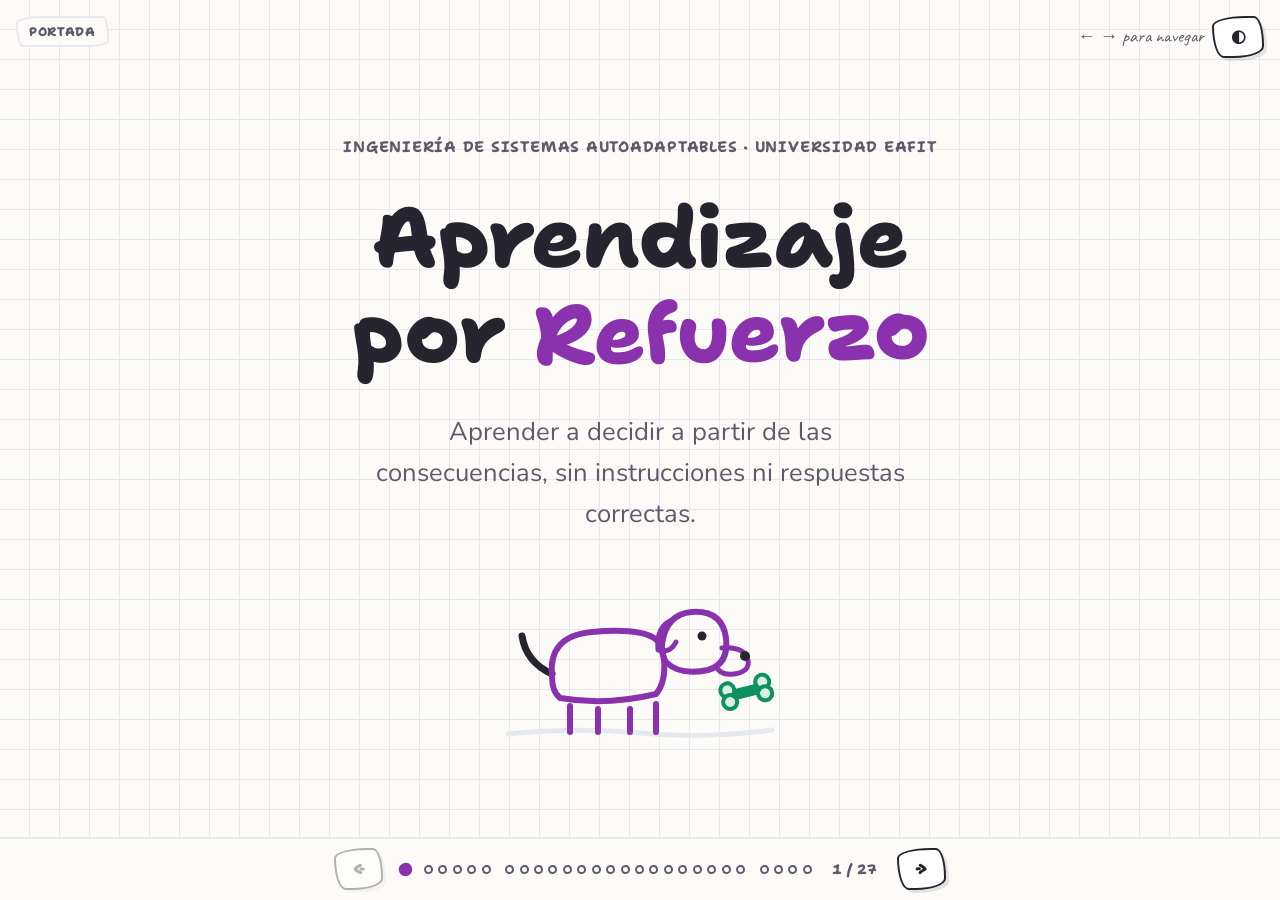
==== commit 78af6908: "Add corrections from ppt" ====
--- a/presentacion/index.html
+++ b/presentacion/index.html
@@ -58,7 +58,7 @@
   <div class="lienzo">
     <p class="creditos">Ingeniería de Sistemas Autoadaptables · Universidad EAFIT</p>
     <h1>Aprendizaje<br>por <span class="destaca">Refuerzo</span></h1>
-    <p class="subtitulo">Nadie le dice qué hacer. Nadie le dice si lo hizo bien. Aprende de todos modos.</p>
+    <p class="subtitulo">Aprender a decidir a partir de las consecuencias, sin instrucciones ni respuestas correctas.</p>
     <div class="diagrama" style="max-width:min(300px, 42vw, 34vh);margin-inline:auto">
       <svg viewBox="0 0 300 190" role="img" aria-label="Un perro dibujado a mano junto a un premio">
         <path class="trazo" d="M18 168 q 70 -7 132 -1 t 132 -3" stroke="var(--rejilla)" stroke-width="5"/>
@@ -93,14 +93,14 @@
   <div class="lienzo">
     <span class="numero">1</span>
     <h2>Tres formas<br>de aprender</h2>
-    <p class="lema">Empezamos por dos que quizás ya conozcas —supervisado y no supervisado— y una tercera que seguramente no: el refuerzo. Verlas juntas es la forma más rápida de entender qué tiene de distinto.</p>
+    <p class="lema">Empezamos por dos que quizás ya conozcas, el supervisado y el no supervisado, y una tercera que seguramente no, el refuerzo. Verlas juntas es la forma más rápida de entender qué distingue a esta última.</p>
   </div>
 </section>
 
 <section class="lamina" data-momento="1" aria-label="Los tres tipos de aprendizaje">
   <div class="lienzo lienzo--ancho">
     <h2 class="titulo-lamina">Tres formas de aprender
-      <span class="sub">Cada familia responde a una pregunta distinta. Puede que las dos primeras ya te suenen — la tercera es la protagonista de hoy.</span>
+      <span class="sub">Cada familia responde a una pregunta distinta; la tercera es la que nos ocupa hoy.</span>
     </h2>
     <div class="tres">
       <article class="caja" data-color="azul" style="color:var(--azul)">
@@ -155,8 +155,8 @@
 
 <section class="lamina" data-momento="1" aria-label="Qué comparten el aprendizaje supervisado y el no supervisado">
   <div class="lienzo lienzo--ancho">
-    <h2 class="titulo-lamina">Los dos primeros se parecen más de lo que parece
-      <span class="sub">Discuten sobre si hay etiquetas o no. Pero comparten tres supuestos de fondo, y el refuerzo rompe los tres.</span>
+    <h2 class="titulo-lamina">Qué comparten el supervisado y el no supervisado
+      <span class="sub">Se diferencian en si hay etiquetas o no, pero comparten tres supuestos de fondo que el refuerzo rompe.</span>
     </h2>
     <div class="dos">
       <article class="caja" data-color="azul">
@@ -182,15 +182,15 @@
 
 <section class="lamina" data-momento="1" aria-label="Feedback instructivo frente a evaluativo">
   <div class="lienzo lienzo--ancho">
-    <h2 class="titulo-lamina">La diferencia que lo cambia todo
-      <span class="sub">No está en los datos, sino en el tipo de respuesta que recibe el que aprende: el supervisado y el no supervisado reciben una; el refuerzo, la otra.</span>
+    <h2 class="titulo-lamina">Feedback instructivo frente a evaluativo
+      <span class="sub">No está en los datos, sino en lo que recibe de vuelta el que aprende. El refuerzo recibe una <b>nota</b> sobre lo que hizo (evaluativo); los otros dos reciben la respuesta o nada, pero nunca una nota que lo empuje a explorar.</span>
     </h2>
     <div class="dos">
       <article class="caja" data-color="azul">
-        <span class="etiqueta" style="color:var(--azul)">Instructivo</span>
+        <span class="etiqueta" style="color:var(--azul)">Instructivo · o sin señal</span>
         <h3>«La respuesta era: gato»</h3>
-        <p>Así aprenden el <b>supervisado</b> y el <b>no supervisado</b>: te dicen qué debías haber hecho, sin importar lo que hiciste. La corrección viene ya resuelta.</p>
-        <p class="pregunta" style="color:var(--azul)">No hace falta probar nada más.</p>
+        <p>El <b>supervisado</b> recibe la respuesta correcta, ya resuelta. El <b>no supervisado</b> no recibe ninguna: solo busca estructura en los datos. En ninguno de los dos el que aprende descubre algo <b>probando</b>.</p>
+        <p class="pregunta" style="color:var(--azul)">No hace falta explorar.</p>
       </article>
       <article class="caja caja--b" data-color="morado">
         <span class="etiqueta" style="color:var(--morado)">Evaluativo</span>
@@ -200,15 +200,15 @@
       </article>
     </div>
     <div class="caja" data-color="amarillo" style="transform:rotate(-.3deg)">
-      <p><span class="resalta">La única forma de averiguarlo es probarlo.</span> Por eso la exploración no es un truco que alguien añadió al algoritmo: es la consecuencia inevitable de recibir notas en vez de respuestas. Volveremos a esto.</p>
+      <p><span class="resalta">La única forma de averiguarlo es probar.</span> Por eso la exploración no es un añadido opcional del algoritmo, sino una consecuencia de recibir notas en vez de respuestas. Se retoma más adelante.</p>
     </div>
   </div>
 </section>
 
 <section class="lamina" data-momento="1" aria-label="El bucle entre agente y entorno">
   <div class="lienzo lienzo--ancho">
-    <h2 class="titulo-lamina">Todo el Aprendizaje por Refuerzo cabe en este bucle
-      <span class="sub">El agente actúa. El mundo responde. El agente aprende. Y vuelta a empezar — miles de veces.</span>
+    <h2 class="titulo-lamina">El bucle que se ejecuta en el Aprendizaje por Refuerzo
+      <span class="sub">El agente actúa, el entorno responde y el agente aprende; el ciclo se repite miles de veces.</span>
     </h2>
     <div class="diagrama">
       <svg viewBox="0 0 900 430" role="img" aria-label="El agente ejecuta una acción sobre el entorno, y el entorno le devuelve un nuevo estado y una recompensa">
@@ -261,9 +261,9 @@
 <section class="lamina" data-momento="2" aria-label="Qué problema resuelve el aprendizaje por refuerzo">
   <div class="lienzo lienzo--ancho">
     <h2 class="titulo-lamina">¿Qué intenta resolver?
-      <span class="sub">En una frase: <b>encontrar, por prueba y error, la mejor secuencia de decisiones para lograr un objetivo</b> — sin que nadie diga de antemano cuál es la decisión correcta en cada paso.</span>
-    </h2>
-    <p class="anotacion" style="text-align:center">Dicho así suena sencillo. Pero esconde <b>tres dificultades</b>, y todo lo que viene después no es más que la respuesta a cada una.</p>
+      <span class="sub">Dicho brevemente, <b>encontrar por prueba y error la mejor secuencia de decisiones para lograr un objetivo</b>, sin que nadie diga de antemano cuál es la decisión correcta en cada paso.</span>
+    </h2>
+    <p class="anotacion" style="text-align:center">Parece sencillo, pero esconde <b>tres dificultades</b>; todo lo que sigue responde a cada una.</p>
     <div class="tres">
       <article class="caja" data-color="amarillo">
         <span class="etiqueta" style="color:var(--amarillo)">Dificultad 1</span>
@@ -338,7 +338,7 @@
       </article>
       <article class="caja caja--b" data-color="amarillo">
         <h3 style="color:var(--amarillo)">Qué dice la ecuación</h3>
-        <p>Izquierda: probabilidad del siguiente estado <b>sabiendo solo el presente</b>. Derecha: la misma, <b>sabiendo toda la historia</b>. <span class="resalta">El «=» afirma que son idénticas</span> — el pasado no aporta nada que el presente no diga ya.</p>
+        <p>Izquierda: probabilidad del siguiente estado <b>sabiendo solo el presente</b>. Derecha: la misma, <b>sabiendo toda la historia</b>. <span class="resalta">El «=» afirma que son idénticas</span>. El pasado no aporta nada que el presente no diga ya.</p>
       </article>
     </div>
   </div>
@@ -352,13 +352,13 @@
     <div class="dos">
       <article class="caja" data-color="naranja">
         <h3 style="color:var(--naranja)">Los dos lados NO coinciden</h3>
-        <p>El estado es <b>solo la posición</b> de una pelota en el aire. Con eso no puedes predecir dónde estará dentro de un segundo — pero viendo los instantes anteriores sí, porque deducirías hacia dónde iba.</p>
-        <p class="pregunta" style="color:var(--naranja)">La historia sí aportaba: falla Markov.</p>
+        <p>El estado es <b>solo la posición</b> de una pelota en el aire. Con eso no puedes predecir dónde estará dentro de un segundo, pero viendo los instantes anteriores sí, porque deducirías hacia dónde iba.</p>
+        <p class="pregunta" style="color:var(--naranja)">La historia sí aportaba, así que Markov no se cumple.</p>
       </article>
       <article class="caja caja--b" data-color="verde">
         <h3 style="color:var(--verde)">Los dos lados coinciden</h3>
         <p>El estado es <b>posición y velocidad</b>. Ahora conocer toda la historia no te daría ni un dato más útil del que ya tienes en este instante.</p>
-        <p class="pregunta" style="color:var(--verde)">Basta el presente: se cumple Markov.</p>
+        <p class="pregunta" style="color:var(--verde)">Basta el presente, así que Markov se cumple.</p>
       </article>
     </div>
     <p class="anotacion" style="text-align:center">Por eso, al plantear un problema de refuerzo, la primera decisión es <b>qué meter dentro del estado</b>: si falta algo, el agente no podrá predecir ni aprender bien.</p>
@@ -368,7 +368,7 @@
 <section class="lamina" data-momento="2" aria-label="Cadena de Markov">
   <div class="lienzo lienzo--ancho">
     <h2 class="titulo-lamina">Paso 1 · Una cadena de Markov
-      <span class="sub">¿Por qué hablamos de esto en una charla de refuerzo? Porque <b>el entorno del bucle es exactamente un mundo así</b>: cambia de estado con ciertas probabilidades. Esto es lo más simple que se puede construir aceptando Markov — y todavía nadie decide nada.</span>
+      <span class="sub">¿Por qué hablamos de esto en una charla de refuerzo? Porque <b>el entorno del bucle es exactamente un mundo así</b>, que cambia de estado con ciertas probabilidades. Esto es lo más simple que se puede construir aceptando Markov, y todavía nadie decide nada.</span>
     </h2>
     <div class="diagrama">
       <svg viewBox="0 0 900 400" role="img" aria-label="Cadena de Markov del clima: soleado se mantiene con 0.6 y pasa a nublado con 0.4; nublado se mantiene con 0.3 y pasa a lluvia con 0.7; de lluvia se vuelve a soleado con probabilidad 1">
@@ -403,37 +403,37 @@
         <text class="rotulo" x="450" y="376" text-anchor="middle" font-size="27" fill="var(--tinta-suave)">1.0</text>
       </svg>
     </div>
-    <p class="anotacion" style="text-align:center">Las salidas de cada estado suman 1. El mundo se mueve solo; nosotros solo miramos.</p>
+    <p class="anotacion" style="text-align:center">Las salidas de cada estado suman 1. El sistema evoluciona sin intervención; solo se observa.</p>
   </div>
 </section>
 
 <section class="lamina" data-momento="2" aria-label="De cadena de Markov a proceso de decisión de Markov">
   <div class="lienzo lienzo--ancho">
     <h2 class="titulo-lamina">Paso 1 · De mirar a decidir
-      <span class="sub">A esa cadena le faltan dos cosas para describir nuestro problema: <em>premios</em> y <em>decisiones</em>. Se añaden una por una, y al final tenemos el <b>proceso de decisión de Markov</b> — abreviado <b>MDP</b>.</span>
+      <span class="sub">A esa cadena le faltan dos cosas para describir nuestro problema: <em>premios</em> y <em>decisiones</em>. Se añaden una por una, y al final tenemos el <b>proceso de decisión de Markov</b>, abreviado <b>MDP</b>.</span>
     </h2>
     <div class="tres">
       <article class="caja" data-color="azul">
         <span class="etiqueta" style="color:var(--azul)">Escalón 1</span>
         <h3>Cadena de Markov</h3>
         <p class="formula formula--peq" style="text-align:left">⟨ <span class="v-estado">S</span>, P ⟩</p>
-        <p>Estados y transiciones. El mundo cambia solo. <b>Tú miras.</b></p>
+        <p>Estados y transiciones. El sistema cambia por sí solo; solo se observa.</p>
       </article>
       <article class="caja caja--b" data-color="verde">
         <span class="etiqueta" style="color:var(--verde)">Escalón 2</span>
         <h3>Proceso de recompensa</h3>
         <p class="formula formula--peq" style="text-align:left">⟨ <span class="v-estado">S</span>, P, <span class="v-premio">R</span>, <span class="v-gamma">γ</span> ⟩</p>
-        <p>Ahora además puntúa. <b>Tú sigues mirando</b>, pero ya sabes qué te conviene.</p>
+        <p>Ahora además puntúa. Se sigue observando, pero ya se sabe qué conviene.</p>
       </article>
       <article class="caja caja--c" data-color="morado">
         <span class="etiqueta" style="color:var(--morado)">Escalón 3</span>
         <h3>Proceso de decisión (MDP)</h3>
         <p class="formula formula--peq" style="text-align:left">⟨ <span class="v-estado">S</span>, <span class="v-accion">A</span>, P, <span class="v-premio">R</span>, <span class="v-gamma">γ</span> ⟩</p>
-        <p>Aparecen las acciones. <b>Ahora eliges tú</b>, y el mundo responde.</p>
+        <p>Aparecen las acciones: ahora se decide, y el entorno responde.</p>
       </article>
     </div>
     <div class="caja" data-color="amarillo" style="transform:rotate(-.3deg)">
-      <p>Este último —el <b>MDP</b>— es la versión completa. En la próxima lámina vemos qué significa cada letra, y por qué esto es, literalmente, la definición de <b>Aprendizaje por Refuerzo</b> (o <i>Reinforcement Learning</i>, <b>RL</b> por sus siglas en inglés).</p>
+      <p>Este último, el <b>MDP</b>, es la versión completa. En la próxima lámina vemos qué significa cada letra, y por qué el MDP es <b>la forma de plantear el problema</b> que el <b>Aprendizaje por Refuerzo</b> (o <i>Reinforcement Learning</i>, <b>RL</b>) resuelve. El MDP es el <em>problema</em> y RL es uno de los <em>métodos</em> para resolverlo.</p>
     </div>
   </div>
 </section>
@@ -451,17 +451,17 @@
       <div><b style="color:var(--naranja)">γ</b><span>Cuánto le importa al agente el futuro.</span></div>
     </div>
     <div class="caja" data-color="morado" style="transform:rotate(-.2deg)">
-      <p style="margin-bottom:.5em"><span class="resalta">Nada de esto es nuevo.</span> S, A, R y la política π ya aparecieron en el bucle del Momento 1, solo que sin nombre matemático. P y γ son lo que Markov añade: la certeza de que el presente basta, y una forma de pesar el futuro.</p>
-      <p><b>Aprendizaje por Refuerzo</b> es encontrar la política óptima <b>π*</b> —la que consigue el mejor resultado posible— para un Proceso de Decisión de Markov, <b>aprendiendo de la experiencia</b> porque nadie entrega P ni R de antemano.</p>
-    </div>
-    <p class="anotacion" style="text-align:center">Paso 1 terminado: ya sabemos <b>qué</b> buscamos. El Paso 2 responde <b>cómo se mide</b>, y el Paso 3, <b>cómo se encuentra</b>.</p>
+      <p style="margin-bottom:.5em"><span class="resalta">Nada de esto es nuevo.</span> S, A, R y la política π ya aparecieron en el bucle del Momento 1, solo que sin nombre matemático. P y γ son lo que Markov añade, es decir, la certeza de que el presente basta y una forma de pesar el futuro.</p>
+      <p><b>Aprendizaje por Refuerzo</b> es encontrar la política óptima <b>π*</b> (la que consigue el mejor resultado posible) para un Proceso de Decisión de Markov, <b>aprendiendo de la experiencia</b> porque nadie entrega P ni R de antemano.</p>
+    </div>
+    <p class="anotacion" style="text-align:center">Con el Paso 1 ya sabemos <b>qué</b> buscamos. El Paso 2 responde <b>cómo se mide</b>, y el Paso 3, <b>cómo se encuentra</b>.</p>
   </div>
 </section>
 
 <section class="lamina" data-momento="2" aria-label="El retorno y el factor de descuento">
   <div class="lienzo lienzo--ancho">
-    <h2 class="titulo-lamina">Paso 2 · No maximizamos el premio: maximizamos el futuro
-      <span class="sub">Para comparar dos políticas hay que puntuarlas. Lo primero: fijar qué maximiza el agente — no <span class="v-premio">r</span>, sino <b>G</b>.</span>
+    <h2 class="titulo-lamina">Paso 2 · El objetivo es el retorno, no la recompensa inmediata
+      <span class="sub">Para comparar dos políticas hay que puntuarlas. Lo primero es fijar qué maximiza el agente, que no es <span class="v-premio">r</span> sino <b>G</b>.</span>
     </h2>
     <div class="caja" data-color="verde" style="transform:rotate(.25deg)">
       <p class="formula">
@@ -542,7 +542,7 @@
 <section class="lamina" data-momento="2" aria-label="Política y funciones de valor">
   <div class="lienzo lienzo--ancho">
     <h2 class="titulo-lamina">Paso 2 · Las dos formas de medir «lo bueno»
-      <span class="sub">El retorno <b>G</b> puntúa <em>una</em> partida concreta. Pero para aprender hace falta un número estable por estado y por acción — eso son <b>V</b> y <b>Q</b>, y es lo que los algoritmos guardan y mejoran.</span>
+      <span class="sub">El retorno <b>G</b> puntúa <em>una</em> partida concreta. Pero para aprender hace falta un número estable por estado y por acción. Eso son <b>V</b> y <b>Q</b>, y es lo que los algoritmos guardan y mejoran.</span>
     </h2>
     <div class="tres">
       <article class="caja" data-color="amarillo">
@@ -559,9 +559,9 @@
       </article>
     </div>
     <div class="caja" data-color="verde" style="transform:rotate(-.3deg)">
-      <p><span class="resalta">Q parece un detalle técnico y es la clave práctica.</span> Con solo <span class="v-estado">V</span> no puedes actuar: sabrías qué estados son buenos, pero no a cuál te lleva cada acción — para eso necesitarías el mapa del mundo. Con <span class="v-accion">Q</span> decides sin mapa: miras las acciones desde tu estado y eliges la de mayor valor.</p>
+      <p><span class="resalta">Q parece un detalle técnico y es la clave práctica.</span> Con solo <span class="v-estado">V</span> no puedes actuar, porque sabrías qué estados son buenos pero no a cuál te lleva cada acción, y para eso necesitarías el mapa del mundo. Con <span class="v-accion">Q</span> decides sin mapa, porque miras las acciones desde tu estado y eliges la de mayor valor.</p>
       <p class="formula formula--peq" style="margin-top:.7em">π*(<span class="v-estado">s</span>) &nbsp;=&nbsp; arg max<sub style="font-size:.62em"><span class="v-accion">a</span></sub> &nbsp;Q*(<span class="v-estado">s</span>, <span class="v-accion">a</span>)</p>
-      <p class="anotacion" style="text-align:center;margin-top:.35em">«arg max» = la acción <span class="v-accion">a</span> que hace ese valor más grande — no el valor en sí, sino cuál lo logra.</p>
+      <p class="anotacion" style="text-align:center;margin-top:.35em">«arg max» = la acción <span class="v-accion">a</span> que hace ese valor más grande, no el valor en sí sino cuál lo logra.</p>
     </div>
   </div>
 </section>
@@ -593,7 +593,7 @@
       <article class="caja caja--b" data-color="amarillo">
         <h3 style="color:var(--amarillo)">Qué dice la ecuación</h3>
         <p><span class="resalta">Lo que vale estar aquí es el mejor premio que puedo obtener ahora, más lo que valga el sitio al que eso me lleve.</span></p>
-        <p style="margin-top:.45em">La intuición: para saber si una situación es buena <b>no hace falta imaginar la partida entera</b> — basta mirar un paso y confiar en el valor del siguiente. Y <b>V*</b> aparece a los dos lados: se define a sí misma, y eso es justo lo que permite calcularla poco a poco.</p>
+        <p style="margin-top:.45em">Para saber si una situación es buena <b>no hace falta imaginar la partida entera</b>; basta mirar un paso y confiar en el valor del siguiente. Además, <b>V*</b> aparece a los dos lados, se define a sí misma, y eso es justo lo que permite calcularla poco a poco.</p>
       </article>
     </div>
   </div>
@@ -623,37 +623,37 @@
         </ul>
       </article>
     </div>
-    <p class="anotacion" style="text-align:center">Es la base teórica de todo lo demás — y por eso mismo, rara vez la herramienta final.</p>
+    <p class="anotacion" style="text-align:center">Es la base teórica del resto, aunque por su costo rara vez es la herramienta final.</p>
   </div>
 </section>
 
 <section class="lamina" data-momento="2" aria-label="Aprender de la experiencia">
   <div class="lienzo lienzo--ancho">
     <h2 class="titulo-lamina">Paso 3, segunda vía · Sin mapa
-      <span class="sub">Pero casi nunca tienes P y R — era el tercer problema del principio. La única salida: jugar, observar y corregir. Dos maneras de hacerlo.</span>
+      <span class="sub">Pero casi nunca tienes P y R, que era el tercer problema del principio. La única salida es jugar, observar y corregir. Hay dos maneras de hacerlo.</span>
     </h2>
     <div class="dos">
       <article class="caja" data-color="naranja">
         <span class="etiqueta" style="color:var(--naranja)">Monte Carlo</span>
         <h3>Esperar al final</h3>
-        <p>El nombre viene del casino: como en una apuesta, <b>juegas el episodio completo</b> y usas el retorno que realmente ocurrió — es lo que pasó, sin suposiciones.</p>
+        <p>El nombre viene del casino. Como en una apuesta, <b>juegas el episodio completo</b> y usas el retorno que realmente ocurrió, sin suposiciones.</p>
         <p class="pregunta" style="color:var(--naranja)">Certero, pero lento y muy variable.</p>
       </article>
       <article class="caja caja--b" data-color="verde">
         <span class="etiqueta" style="color:var(--verde)">Diferencias temporales (TD)</span>
         <h3>Corregir en cada paso</h3>
-        <p>No esperes al final: das un paso y <b>comparas lo que esperabas con lo que ocurrió</b> — esa diferencia entre instantes le da el nombre.</p>
+        <p>No esperes al final. Das un paso y <b>comparas lo que esperabas con lo que ocurrió</b>, y esa diferencia entre instantes le da el nombre.</p>
         <p class="pregunta" style="color:var(--verde)">Aprende sobre la marcha.</p>
       </article>
     </div>
-    <p class="anotacion" style="text-align:center">De estas dos ideas sale el algoritmo más conocido del área — y es el que vemos ahora.</p>
+    <p class="anotacion" style="text-align:center">De estas dos ideas sale el algoritmo más conocido del área, que es el que vemos ahora.</p>
   </div>
 </section>
 
 <section class="lamina" data-momento="2" aria-label="Q-learning">
   <div class="lienzo lienzo--ancho">
     <h2 class="titulo-lamina">Paso 3 · Q-learning
-      <span class="sub">Las diferencias temporales aplicadas a <b>Q</b>, el valor de cada acción. Es el algoritmo que permite alcanzar π* <em>sin conocer nunca</em> las reglas del mundo — por eso es el más usado.</span>
+      <span class="sub">Las diferencias temporales aplicadas a <b>Q</b>, el valor de cada acción. Es el algoritmo que permite alcanzar π* <em>sin conocer nunca</em> las reglas del mundo, y por eso es el más usado.</span>
     </h2>
     <div class="caja" data-color="morado" style="transform:rotate(.2deg)">
       <p class="formula formula--peq">
@@ -685,7 +685,7 @@
 
 <section class="lamina" data-momento="2" aria-label="Exploración frente a explotación">
   <div class="lienzo lienzo--ancho">
-    <h2 class="titulo-lamina">Paso 3 · La pieza que falta
+    <h2 class="titulo-lamina">Paso 3 · Explorar o explotar
       <span class="sub">Aprender jugando plantea una última pregunta: ¿el agente repite lo que ya le funciona, o prueba algo nuevo? Es la duda que anunciamos en el Momento 1 al hablar de respuestas que solo puntúan.</span>
     </h2>
     <div class="dos">
@@ -702,7 +702,7 @@
       <h3 style="color:var(--amarillo)">ε-greedy: la regla que reparte entre las dos</h3>
       <p>Es la solución más usada, por lo simple que es. Antes de cada acción se lanza una moneda trucada: <b>con probabilidad ε</b> el agente actúa al azar (explora); <b>el resto de las veces</b> toma la acción de mayor <span class="v-accion">Q</span> (explota).</p>
       <div class="leyenda" style="margin-top:.5em">
-        <div><b style="color:var(--naranja)">ε</b><span>Un número entre 0 y 1: la proporción de veces que prueba algo al azar. Se empieza alto —casi todo curiosidad, porque aún no sabe nada— y se baja a medida que <span class="v-accion">Q</span> se vuelve fiable.</span></div>
+        <div><b style="color:var(--naranja)">ε</b><span>Un número entre 0 y 1, la proporción de veces que prueba algo al azar. Se empieza alto (casi todo curiosidad, porque aún no sabe nada) y se baja a medida que <span class="v-accion">Q</span> se vuelve fiable.</span></div>
       </div>
       <p style="margin-top:.5em"><span class="resalta">Sin esta pieza, Q-learning se quedaría atrapado en el primer camino que funcionó.</span> Es lo que garantiza que el agente llegue a π* y no a una política mediocre.</p>
     </div>
@@ -711,8 +711,8 @@
 
 <section class="lamina" data-momento="2" aria-label="Comparación de las tres familias de métodos">
   <div class="lienzo lienzo--ancho">
-    <h2 class="titulo-lamina">Cierre · El camino completo
-      <span class="sub"><b>Paso 1</b> nos dio el lenguaje (Markov → MDP). <b>Paso 2</b>, la forma de medir (retorno → V y Q → Bellman). <b>Paso 3</b>, las formas de buscar π* — estas tres. Ninguna es «la mejor»: cada una paga un precio distinto.</span>
+    <h2 class="titulo-lamina">Cierre · Comparación de los tres métodos
+      <span class="sub"><b>Paso 1</b> nos dio el lenguaje (Markov → MDP). <b>Paso 2</b>, la forma de medir (retorno → V y Q → Bellman). <b>Paso 3</b>, las formas de buscar π*, estas tres. Ninguna es «la mejor», cada una paga un precio distinto.</span>
     </h2>
     <div class="tabla-envoltorio">
       <table class="comparativa">
@@ -728,7 +728,7 @@
       </table>
     </div>
     <div class="caja" data-color="morado" style="transform:rotate(-.2deg)">
-      <p><span class="resalta">Esto es Aprendizaje por Refuerzo, completo:</span> un agente que busca la política óptima π* de un Proceso de Decisión de Markov — con mapa (programación dinámica), o sin mapa, jugando y corrigiendo (Monte Carlo o diferencias temporales), mientras decide cuánto explorar y cuánto explotar lo aprendido. En la práctica, casi siempre gana la última: aprende sin manual y sin esperar al final.</p>
+      <p><span class="resalta">Resolver un MDP tiene dos vías.</span> Con mapa, la <b>planificación</b> (programación dinámica, si conoces P y R). Sin mapa, el <b>Aprendizaje por Refuerzo</b> propiamente dicho, que consiste en jugar y corregir (Monte Carlo o diferencias temporales) mientras se decide cuánto explorar y cuánto explotar. La DP es la base teórica; RL es lo que se usa cuando no hay manual del mundo, que es casi siempre.</p>
     </div>
   </div>
 </section>
@@ -738,7 +738,7 @@
   <div class="lienzo">
     <span class="numero">3</span>
     <h2>Un ejemplo<br>que ya conoces</h2>
-    <p class="lema">Agente, estados, acciones, recompensa, política — y también las tres dificultades. Todo lo del Momento 2 ocurre cada vez que alguien le enseña un truco a un perro: sin una sola ecuación, y mucho antes de que existieran los computadores.</p>
+    <p class="lema">Agente, estados, acciones, recompensa y política, y también las tres dificultades. Todo lo del Momento 2 ocurre cada vez que alguien le enseña un truco a un perro, sin una sola ecuación y mucho antes de que existieran los computadores.</p>
   </div>
 </section>
 
@@ -748,7 +748,7 @@
       <span class="sub">Thorndike lo describió en 1898, mucho antes de que existiera un computador: <em>la conducta seguida de algo bueno tiende a repetirse</em>.</span>
     </h2>
     <div class="caja" data-color="morado" style="transform:rotate(-.25deg)">
-      <p>Nadie le explica al perro qué es «sentarse». <span class="resalta">Al perro no le dan instrucciones: le dan consecuencias.</span> Prueba cosas —ladrar, saltar, girar, sentarse—, y una de ellas trae galleta. Eso es feedback evaluativo puro, exactamente el de la lámina del principio.</p>
+      <p>Nadie le explica al perro qué es «sentarse». <span class="resalta">Al perro no le dan instrucciones, le dan consecuencias.</span> Prueba cosas (ladrar, saltar, girar, sentarse), y una de ellas trae galleta. Eso es feedback evaluativo puro, exactamente el de la lámina del principio.</p>
     </div>
     <div class="tabla-envoltorio">
       <table class="comparativa">
@@ -768,7 +768,7 @@
 
 <section class="lamina" data-momento="3" aria-label="Lo que sale mal al entrenar un perro">
   <div class="lienzo lienzo--ancho">
-    <h2 class="titulo-lamina">Y lo que sale mal es lo mismo que sale mal en RL
+    <h2 class="titulo-lamina">Los fallos del adiestramiento son los mismos que en RL
       <span class="sub">Los fallos del adiestramiento tienen nombre técnico. No es una metáfora: es el mismo problema.</span>
     </h2>
     <div class="tres">
@@ -780,7 +780,7 @@
       <article class="caja caja--b" data-color="verde">
         <span class="etiqueta" style="color:var(--verde)">Recompensa escasa</span>
         <h3>Solo premias el truco entero</h3>
-        <p>Si esperas la voltereta completa, no llega nunca por azar. Hay que premiar <b>aproximaciones sucesivas</b> — ese truco tiene nombre técnico en RL: <i>reward shaping</i>, o simplemente <i>shaping</i>.</p>
+        <p>Si esperas la voltereta completa, no llega nunca por azar. Hay que premiar <b>aproximaciones sucesivas</b>, un procedimiento que en RL se llama <i>reward shaping</i>, o simplemente <i>shaping</i>.</p>
       </article>
       <article class="caja caja--c" data-color="naranja">
         <span class="etiqueta" style="color:var(--naranja)">Premiar lo que no era</span>
@@ -801,7 +801,7 @@
     </div>
     <div class="caja caja--b" data-color="azul">
       <h3 style="color:var(--azul)">El MDP es el marco, Bellman es el motor</h3>
-      <p>Estados, acciones, recompensa y descuento. Con el mapa del mundo se resuelve con programación dinámica; sin él, con experiencia — Monte Carlo o diferencias temporales.</p>
+      <p>Estados, acciones, recompensa y descuento. Con el mapa del mundo se resuelve con programación dinámica; sin él, con experiencia (Monte Carlo o diferencias temporales).</p>
     </div>
     <div class="caja caja--c" data-color="verde">
       <h3 style="color:var(--verde)">Lo difícil casi nunca es el algoritmo</h3>
